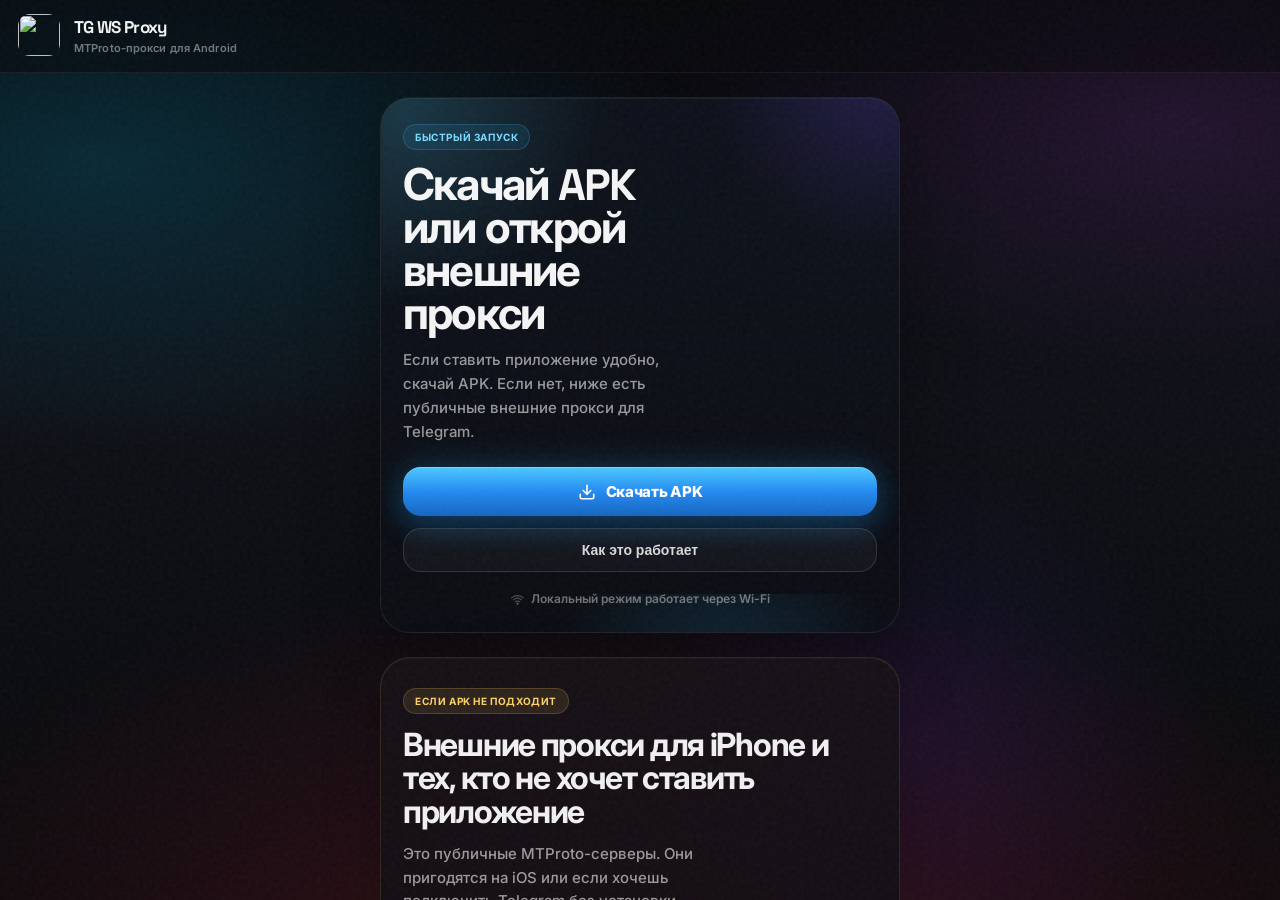
==== docs/index.html @ 30de376a "Update onboarding, proxy lists, and assets" ====
<!DOCTYPE html>
<html lang="ru">
<head>
  <meta charset="UTF-8" />
  <meta name="viewport" content="width=device-width, initial-scale=1, viewport-fit=cover" />
  <title>TG WS Proxy</title>
  <script src="https://telegram.org/js/telegram-web-app.js"></script>
  <style>
    @import url('https://fonts.googleapis.com/css2?family=Inter:wght@400;500;600;700;800&family=Space+Grotesk:wght@500;700&display=swap');

    :root {
      --bg: #08090c;
      --panel: rgba(18, 18, 24, 0.82);
      --panel-strong: rgba(14, 15, 20, 0.94);
      --line: rgba(255, 255, 255, 0.08);
      --line-strong: rgba(255, 255, 255, 0.14);
      --text: rgba(255, 255, 255, 0.96);
      --muted: rgba(255, 255, 255, 0.58);
      --soft: rgba(255, 255, 255, 0.3);
      --blue: #4fc3f7;
      --blue-deep: #229ed9;
      --green: #5fffd4;
      --amber: #ffd166;
      --purple: #c084fc;
      --red: #ff7a7a;
      --radius-xl: 28px;
      --radius-lg: 22px;
      --radius-md: 18px;
      --shadow: 0 24px 80px rgba(0, 0, 0, 0.36);
    }

    * { box-sizing: border-box; margin: 0; padding: 0; }

    html, body { min-height: 100%; }

    body {
      height: 100dvh;
      min-height: 100dvh;
      font-family: 'Inter', system-ui, sans-serif;
      -webkit-font-smoothing: antialiased;
      color-scheme: dark;
      background: var(--bg);
      color: var(--text);
      display: flex;
      flex-direction: column;
      position: relative;
      overflow-x: hidden;
    }

    body::before {
      content: '';
      position: fixed;
      inset: 0;
      z-index: 0;
      pointer-events: none;
      background:
        radial-gradient(ellipse 115% 78% at 50% 108%, rgba(255, 80, 40, 0.24) 0%, rgba(180, 30, 60, 0.14) 26%, transparent 58%),
        radial-gradient(ellipse 88% 62% at 8% 18%, rgba(0, 200, 255, 0.16) 0%, transparent 52%),
        radial-gradient(ellipse 76% 54% at 92% 14%, rgba(200, 80, 255, 0.13) 0%, transparent 52%),
        radial-gradient(circle at 72% 82%, rgba(80, 40, 220, 0.12) 0%, transparent 24%),
        linear-gradient(180deg, #06070a 0%, #0d0f15 44%, #07080a 100%);
    }

    body::after {
      content: '';
      position: fixed;
      inset: 0;
      z-index: 9998;
      pointer-events: none;
      opacity: 0.045;
      background-image: url("data:image/svg+xml,%3Csvg viewBox='0 0 256 256' xmlns='http://www.w3.org/2000/svg'%3E%3Cfilter id='n'%3E%3CfeTurbulence type='fractalNoise' baseFrequency='0.85' numOctaves='4' stitchTiles='stitch'/%3E%3C/filter%3E%3Crect width='100%25' height='100%25' filter='url(%23n)'/%3E%3C/svg%3E");
    }

    body > * { position: relative; z-index: 1; }

    .header {
      padding: max(14px, env(safe-area-inset-top)) 18px 16px;
      display: flex;
      align-items: center;
      gap: 14px;
      background: rgba(10, 10, 14, 0.56);
      backdrop-filter: blur(20px) saturate(1.2);
      -webkit-backdrop-filter: blur(20px) saturate(1.2);
      border-bottom: 1px solid rgba(255, 255, 255, 0.06);
      flex-shrink: 0;
    }

    .hicon img {
      width: 42px;
      height: 42px;
      display: block;
      object-fit: contain;
      border-radius: 12px;
    }

    .htitle {
      font-family: 'Space Grotesk', 'Inter', sans-serif;
      font-size: 17px;
      font-weight: 700;
      letter-spacing: -0.04em;
    }

    .hsub {
      font-size: 11px;
      font-weight: 600;
      color: rgba(255, 255, 255, 0.44);
      margin-top: 3px;
      letter-spacing: 0.01em;
    }

    .header-right { margin-left: auto; }

    .header-back {
      display: none;
      align-items: center;
      gap: 7px;
      background: rgba(255, 255, 255, 0.04);
      border: 1px solid rgba(255, 255, 255, 0.08);
      color: rgba(255, 255, 255, 0.72);
      border-radius: 14px;
      padding: 11px 13px;
      font-size: 13px;
      font-weight: 700;
      cursor: pointer;
    }

    .header-back svg {
      width: 16px;
      height: 16px;
      stroke: currentColor;
      fill: none;
      stroke-width: 2.2;
      stroke-linecap: round;
      stroke-linejoin: round;
    }

    .page {
      display: none;
      flex: 1;
      min-height: 0;
      flex-direction: column;
      overflow: hidden;
    }

    .page.active { display: flex; }

    .scroll {
      flex: 1;
      overflow-y: auto;
      -webkit-overflow-scrolling: touch;
      min-height: 0;
    }

    .content {
      width: min(100%, 560px);
      margin: 0 auto;
      padding: 32px 16px max(56px, env(safe-area-inset-bottom));
      display: flex;
      flex-direction: column;
      gap: 84px;
    }

    .content.content-flow {
      gap: 36px;
      padding-top: 24px;
      padding-bottom: 24px;
    }

    #page-proxies .content {
      gap: 28px;
    }

    .docs-screen {
      display: none;
      flex: 1;
      min-height: 0;
      flex-direction: column;
    }

    .docs-screen.is-active {
      display: flex;
    }

    .docs-onboarding {
      position: relative;
      flex: 1;
      min-height: 0;
      background: #000;
      overflow: hidden;
    }

    #screen-start.is-active .docs-onboarding {
      animation: onb-screen-enter 0.38s cubic-bezier(0.22, 1, 0.36, 1) both;
    }

    @keyframes onb-screen-enter {
      from {
        opacity: 0;
        transform: translateY(18px);
      }
      to {
        opacity: 1;
        transform: translateY(0);
      }
    }

    #onb-gradient-layer {
      position: absolute;
      inset: 0;
      pointer-events: none;
    }

    #onb-grad-a, #onb-grad-b {
      position: absolute;
      inset: 0;
      transition: opacity 0.65s ease;
    }

    #onb-grad-b { opacity: 0; }

    #onb-visual {
      position: absolute;
      left: 0; right: 0;
      top: 0;
      bottom: calc(env(safe-area-inset-bottom, 0px) + 260px);
      display: flex;
      align-items: center;
      justify-content: center;
      pointer-events: none;
      transition: opacity 0.25s ease;
      padding: 0 24px;
    }

    .onb-ui { display: flex; flex-direction: column; gap: 8px; width: 100%; max-width: 300px; }
    .onb-ui-card {
      background: rgba(255,255,255,0.05);
      border: 1px solid rgba(255,255,255,0.08);
      border-radius: 18px; padding: 14px 16px;
      display: flex; align-items: center; gap: 12px;
    }
    .onb-ui-row {
      background: rgba(255,255,255,0.04);
      border: 1px solid rgba(255,255,255,0.07);
      border-radius: 13px; padding: 11px 13px;
      display: flex; align-items: center; gap: 10px;
    }
    .onb-ui-dot { width: 11px; height: 11px; border-radius: 50%; flex-shrink: 0; }
    .onb-ui-toggle {
      width: 50px; height: 28px; border-radius: 14px; position: relative; flex-shrink: 0; overflow: hidden;
    }
    .onb-ui-thumb {
      position: absolute; width: 22px; height: 22px; background: #fff; border-radius: 50%;
      top: 50%; transform: translateY(-50%);
      box-shadow: 0 1px 4px rgba(0,0,0,0.35);
    }
    .onb-ui-label { font-size: 13px; font-weight: 700; color: rgba(255,255,255,0.88); }
    .onb-ui-sub { font-size: 11px; font-weight: 500; margin-top: 2px; }

    #onb-text-wrap {
      position: absolute;
      left: 0; right: 0;
      bottom: calc(env(safe-area-inset-bottom, 0px) + 108px);
      padding: 0 28px;
      display: flex;
      flex-direction: column;
      justify-content: flex-end;
      gap: 10px;
    }

    #onb-curr-text {
      font-size: 36px;
      font-weight: 800;
      letter-spacing: -0.03em;
      line-height: 1.18;
      color: #fff;
      transition: opacity 0.25s ease;
    }

    .onb-inline-icon {
      display: inline-block;
      width: 28px;
      height: 28px;
      vertical-align: middle;
      position: relative;
      top: -2px;
      margin: 0 3px;
      fill: none;
      stroke: currentColor;
      stroke-width: 1.75;
      stroke-linecap: round;
      stroke-linejoin: round;
      flex-shrink: 0;
    }

    #onb-footer {
      position: absolute;
      bottom: calc(env(safe-area-inset-bottom, 0px) + 22px);
      left: 28px;
      right: 28px;
    }

    #onb-next-btn {
      width: 100%;
      padding: 18px 24px;
      border-radius: 999px;
      border: 1px solid rgba(255,255,255,0.16);
      background: rgba(255,255,255,0.1);
      color: #fff;
      font-size: 17px;
      font-weight: 700;
      letter-spacing: -0.01em;
      cursor: pointer;
      display: flex;
      align-items: center;
      justify-content: center;
      gap: 10px;
      -webkit-tap-highlight-color: transparent;
    }

    #onb-next-btn:active { background: rgba(255,255,255,0.18); }
    #onb-next-btn svg { width: 20px; height: 20px; stroke: currentColor; fill: none; stroke-width: 2.2; stroke-linecap: round; stroke-linejoin: round; }

    .glass-card {
      background: var(--panel);
      border: 1px solid var(--line);
      border-radius: var(--radius-xl);
      box-shadow: var(--shadow);
      backdrop-filter: blur(20px) saturate(1.12);
      -webkit-backdrop-filter: blur(20px) saturate(1.12);
    }

    .hero-shell {
      position: relative;
      padding: 18px 0 10px;
    }

    .hero-shell::before {
      content: '';
      position: absolute;
      inset: -12% -8% auto;
      height: 320px;
      pointer-events: none;
      background:
        radial-gradient(circle at 12% 18%, rgba(79, 195, 247, 0.16) 0%, transparent 28%),
        radial-gradient(circle at 88% 18%, rgba(109, 165, 255, 0.12) 0%, transparent 24%),
        linear-gradient(180deg, rgba(255, 255, 255, 0.03), transparent 58%);
      filter: blur(10px);
    }

    .hero-shell > * { position: relative; z-index: 1; }

    .eyebrow {
      display: inline-flex;
      align-items: center;
      gap: 8px;
      padding: 6px 12px;
      border-radius: 999px;
      border: 1px solid rgba(79, 195, 247, 0.25);
      background: rgba(34, 158, 217, 0.12);
      color: var(--blue);
      font-size: 11px;
      font-weight: 800;
      letter-spacing: 0.07em;
      text-transform: uppercase;
    }

    .eyebrow svg {
      width: 12px;
      height: 12px;
      fill: currentColor;
      flex-shrink: 0;
    }

    .hero-title {
      margin-top: 18px;
      font-family: 'Space Grotesk', 'Inter', sans-serif;
      font-size: clamp(34px, 9vw, 52px);
      line-height: 0.98;
      font-weight: 700;
      letter-spacing: -0.06em;
      max-width: 9ch;
    }

    .hero-title span {
      background: linear-gradient(180deg, #9dd8ff 0%, #6bbcff 48%, #3da3f5 100%);
      -webkit-background-clip: text;
      -webkit-text-fill-color: transparent;
      background-clip: text;
    }

    .hero-sub {
      margin-top: 14px;
      max-width: 32ch;
      font-size: 15px;
      line-height: 1.58;
      color: var(--muted);
      font-weight: 500;
    }

    .hero-points {
      margin-top: 24px;
      display: grid;
      grid-template-columns: repeat(2, minmax(0, 1fr));
      gap: 10px;
      align-items: start;
    }

    .hero-point {
      display: flex;
      align-items: center;
      gap: 8px;
      padding: 11px 14px;
      border-radius: 16px;
      border: 1px solid rgba(255, 255, 255, 0.08);
      background: rgba(255, 255, 255, 0.04);
      color: rgba(255, 255, 255, 0.82);
      font-size: 13px;
      font-weight: 700;
      letter-spacing: -0.02em;
      min-height: 46px;
    }

    .hero-point svg {
      width: 15px;
      height: 15px;
      stroke: rgba(95, 255, 212, 0.92);
      stroke-width: 2.2;
      flex-shrink: 0;
    }

    .device-card {
      margin-top: 28px;
      padding: 16px;
      border-radius: 24px;
      background:
        linear-gradient(165deg, rgba(13, 20, 38, 0.96) 0%, rgba(8, 13, 24, 0.96) 100%);
      border: 1px solid rgba(100, 180, 255, 0.16);
      box-shadow:
        inset 0 1px 0 rgba(255, 255, 255, 0.06),
        0 0 48px rgba(34, 158, 217, 0.12);
      overflow: hidden;
    }

    .device-top {
      display: flex;
      align-items: center;
      justify-content: space-between;
      margin-bottom: 12px;
    }

    .device-pill {
      display: inline-flex;
      align-items: center;
      gap: 7px;
      padding: 7px 11px;
      border-radius: 999px;
      background: rgba(255, 255, 255, 0.05);
      border: 1px solid rgba(255, 255, 255, 0.08);
      font-size: 11px;
      font-weight: 700;
      color: rgba(255, 255, 255, 0.78);
    }

    .device-pill .dot {
      width: 7px;
      height: 7px;
      border-radius: 50%;
      background: var(--green);
      box-shadow: 0 0 14px rgba(95, 255, 212, 0.7);
    }

    .device-ui {
      display: grid;
      gap: 10px;
    }

    .device-status,
    .device-row {
      border-radius: 18px;
      padding: 14px 15px;
      border: 1px solid rgba(255, 255, 255, 0.08);
      background: rgba(255, 255, 255, 0.04);
    }

    .device-status {
      display: flex;
      align-items: center;
      gap: 12px;
      background: rgba(10, 50, 28, 0.56);
      border-color: rgba(95, 255, 212, 0.2);
      box-shadow: 0 0 34px rgba(20, 170, 120, 0.08);
    }

    .status-ring {
      width: 36px;
      height: 36px;
      border-radius: 50%;
      display: flex;
      align-items: center;
      justify-content: center;
      background: rgba(0, 80, 58, 0.8);
      border: 1px solid rgba(95, 255, 212, 0.22);
      flex-shrink: 0;
    }

    .status-ring::before {
      content: '';
      width: 10px;
      height: 10px;
      border-radius: 50%;
      background: var(--green);
      box-shadow: 0 0 14px rgba(95, 255, 212, 0.75);
      animation: pulse 2s ease-in-out infinite;
    }

    @keyframes pulse {
      0%, 100% { opacity: 1; transform: scale(1); }
      50% { opacity: 0.68; transform: scale(0.88); }
    }

    .device-status strong,
    .device-row strong {
      display: block;
      font-size: 14px;
      font-weight: 700;
      letter-spacing: -0.02em;
    }

    .device-status span,
    .device-row span {
      display: block;
      margin-top: 3px;
      font-size: 12px;
      color: rgba(255, 255, 255, 0.48);
      font-weight: 500;
      line-height: 1.4;
    }

    .device-grid {
      display: grid;
      grid-template-columns: repeat(2, minmax(0, 1fr));
      gap: 10px;
    }

    .feature-grid {
      display: grid;
      gap: 14px;
    }

    .feature-section-title {
      font-family: 'Space Grotesk', 'Inter', sans-serif;
      font-size: 28px;
      line-height: 1.02;
      font-weight: 700;
      letter-spacing: -0.04em;
      color: rgba(255, 255, 255, 0.96);
      margin-bottom: 8px;
    }

    .feature-section-sub {
      max-width: 36ch;
      font-size: 14px;
      line-height: 1.6;
      color: var(--muted);
      font-weight: 500;
      margin-bottom: 18px;
    }

    .glass-card {
      padding: 18px;
    }

    .feature-card {
      display: flex;
      gap: 14px;
      align-items: flex-start;
    }

    .feature-icon {
      width: 44px;
      height: 44px;
      border-radius: 14px;
      display: flex;
      align-items: center;
      justify-content: center;
      flex-shrink: 0;
      border: 1px solid rgba(255, 255, 255, 0.08);
    }

    .feature-icon svg {
      width: 20px;
      height: 20px;
      stroke: currentColor;
      fill: none;
      stroke-width: 2.1;
      stroke-linecap: round;
      stroke-linejoin: round;
    }

    .feature-card h3,
    .compare-card h3,
    .cta-panel h2,
    .proxy-intro h2 {
      font-family: 'Space Grotesk', 'Inter', sans-serif;
      letter-spacing: -0.04em;
    }

    .feature-card h3 {
      font-size: 16px;
      font-weight: 700;
      margin-bottom: 5px;
      color: rgba(255, 255, 255, 0.95);
    }

    .feature-card p,
    .compare-card p,
    .proxy-intro p {
      font-size: 13px;
      line-height: 1.55;
      color: var(--muted);
      font-weight: 500;
    }

    .compare-grid {
      display: grid;
      gap: 14px;
    }

    .compare-card {
      padding: 18px;
      border-radius: 24px;
      border: 1px solid var(--line);
      background: rgba(255, 255, 255, 0.04);
    }

    .compare-card h3 {
      font-size: 18px;
      margin-bottom: 8px;
      font-weight: 700;
    }

    .compare-badge {
      display: inline-flex;
      align-items: center;
      gap: 7px;
      margin-top: 14px;
      padding: 7px 11px;
      border-radius: 999px;
      font-size: 11px;
      font-weight: 800;
      letter-spacing: 0.05em;
      text-transform: uppercase;
    }

    .compare-card > .compare-badge:first-child {
      margin-top: 0;
      margin-bottom: 16px;
    }

    .compare-badge.good {
      background: rgba(95, 255, 212, 0.1);
      border: 1px solid rgba(95, 255, 212, 0.18);
      color: var(--green);
    }

    .compare-badge.warn {
      background: rgba(255, 209, 102, 0.1);
      border: 1px solid rgba(255, 209, 102, 0.18);
      color: var(--amber);
    }

    .compare-actions {
      margin-top: 16px;
      display: flex;
      flex-wrap: wrap;
      gap: 10px;
      align-items: center;
    }

    .compare-download {
      display: inline-flex;
      align-items: center;
      justify-content: center;
      gap: 8px;
      min-height: 42px;
      padding: 0 16px;
      border-radius: 999px;
      text-decoration: none;
      background: linear-gradient(180deg, #2db7f2 0%, #1565c0 100%);
      color: #fff;
      font-size: 13px;
      font-weight: 800;
      letter-spacing: -0.02em;
      box-shadow: 0 0 24px rgba(34, 158, 217, 0.22), inset 0 1px 0 rgba(255, 255, 255, 0.18);
    }

    .compare-download svg {
      width: 16px;
      height: 16px;
      stroke: currentColor;
      fill: none;
      stroke-width: 2.2;
      stroke-linecap: round;
      stroke-linejoin: round;
      flex-shrink: 0;
    }

    .compare-download:active {
      opacity: 0.9;
      transform: scale(0.985);
    }

    .compare-open {
      display: inline-flex;
      align-items: center;
      justify-content: center;
      gap: 8px;
      min-height: 42px;
      padding: 0 16px;
      border-radius: 999px;
      border: 1px solid rgba(255, 255, 255, 0.1);
      background: rgba(255, 255, 255, 0.04);
      color: rgba(255, 255, 255, 0.82);
      font-size: 13px;
      font-weight: 800;
      letter-spacing: -0.02em;
      cursor: pointer;
    }

    .compare-open svg {
      width: 16px;
      height: 16px;
      stroke: currentColor;
      fill: none;
      stroke-width: 2.2;
      stroke-linecap: round;
      stroke-linejoin: round;
      flex-shrink: 0;
    }

    .compare-open:active {
      opacity: 0.9;
      transform: scale(0.985);
    }

    .cta-stack {
      display: grid;
      gap: 24px;
    }

    .cta-panel,
    .alt-panel {
      position: relative;
      overflow: hidden;
      padding: 26px 22px 24px;
      border-radius: 30px;
      border: 1px solid rgba(255, 255, 255, 0.08);
      backdrop-filter: blur(20px) saturate(1.12);
      -webkit-backdrop-filter: blur(20px) saturate(1.12);
    }

    .cta-panel {
      background:
        linear-gradient(180deg, rgba(14,18,28,0.92) 0%, rgba(10,12,18,0.9) 100%);
      box-shadow:
        0 28px 70px rgba(0,0,0,0.36),
        inset 0 1px 0 rgba(255,255,255,0.06);
    }

    .cta-panel::before {
      content: '';
      position: absolute;
      inset: -8% -10% auto;
      height: 240px;
      background:
        radial-gradient(circle at 12% 24%, rgba(80, 220, 255, 0.18) 0%, transparent 34%),
        radial-gradient(circle at 88% 12%, rgba(110, 80, 255, 0.18) 0%, transparent 28%);
      pointer-events: none;
    }

    .cta-panel::after {
      content: '';
      position: absolute;
      inset: auto -14% -34% 18%;
      height: 220px;
      background: radial-gradient(circle, rgba(34,158,217,0.22) 0%, transparent 66%);
      pointer-events: none;
    }

    .cta-panel > * {
      position: relative;
      z-index: 1;
    }

    .cta-kicker,
    .secondary-access-kicker {
      display: inline-flex;
      align-items: center;
      gap: 8px;
      width: fit-content;
      padding: 6px 11px;
      border-radius: 999px;
      font-size: 10px;
      font-weight: 700;
      letter-spacing: 0.06em;
      text-transform: uppercase;
    }

    .cta-kicker {
      color: #7edcff;
      background: rgba(34,158,217,0.12);
      border: 1px solid rgba(79,195,247,0.2);
    }

    .cta-panel h2 {
      margin-top: 14px;
      font-size: clamp(32px, 7vw, 44px);
      line-height: 0.98;
      font-weight: 700;
      margin-bottom: 12px;
      max-width: 9.5ch;
    }

    .cta-panel p {
      font-size: 15px;
      line-height: 1.58;
      color: var(--muted);
      font-weight: 500;
      max-width: 26ch;
    }

    .cta-actions {
      margin-top: 24px;
      display: grid;
      gap: 10px;
    }

    .cta-secondary {
      margin-top: 12px;
    }

    .alt-panel {
      display: grid;
      gap: 22px;
      padding-top: 30px;
      background:
        linear-gradient(180deg, rgba(22,16,22,0.9) 0%, rgba(14,12,18,0.92) 100%);
      border-color: rgba(255, 214, 102, 0.12);
      box-shadow:
        0 24px 56px rgba(0,0,0,0.28),
        inset 0 1px 0 rgba(255,255,255,0.04);
    }

    .alt-panel::before {
      content: '';
      position: absolute;
      inset: auto -20% -26% auto;
      width: 220px;
      height: 220px;
      background: radial-gradient(circle, rgba(255,120,80,0.14) 0%, transparent 70%);
      pointer-events: none;
    }

    .alt-panel > * {
      position: relative;
      z-index: 1;
    }

    .secondary-access-head {
      display: grid;
      gap: 14px;
    }

    .secondary-access-kicker {
      color: #ffd166;
      background: rgba(255,209,102,0.1);
      border: 1px solid rgba(255,209,102,0.18);
    }

    .secondary-access-title {
      font-size: clamp(24px, 5vw, 32px);
      font-weight: 700;
      color: rgba(255, 255, 255, 0.94);
      letter-spacing: -0.04em;
      line-height: 1.04;
    }

    .secondary-access-text {
      font-size: 15px;
      line-height: 1.58;
      color: var(--muted);
      font-weight: 500;
      max-width: 29ch;
    }

    .secondary-access-tags {
      display: flex;
      flex-wrap: wrap;
      gap: 8px;
    }

    .secondary-access-tag {
      padding: 8px 12px;
      border-radius: 999px;
      background: rgba(255, 255, 255, 0.04);
      border: 1px solid rgba(255, 255, 255, 0.08);
      color: rgba(255, 255, 255, 0.7);
      font-size: 12px;
      font-weight: 700;
      letter-spacing: -0.01em;
    }

    .btn-download,
    .btn-secondary,
    .btn-ghost,
    .refresh-btn {
      width: 100%;
      display: flex;
      align-items: center;
      justify-content: center;
      gap: 10px;
      text-decoration: none;
      cursor: pointer;
      transition: transform 0.15s ease, opacity 0.15s ease, background 0.15s ease;
      -webkit-tap-highlight-color: transparent;
    }

    .btn-download {
      min-height: 0;
      padding: 15px 16px;
      border-radius: 18px;
      border: none;
      background:
        linear-gradient(180deg, #4cc8ff 0%, #2289f0 52%, #1565c0 100%);
      color: #fff;
      font-size: 15px;
      font-weight: 800;
      letter-spacing: -0.02em;
      box-shadow:
        0 0 34px rgba(34, 158, 217, 0.28),
        0 12px 28px rgba(21, 101, 192, 0.26),
        inset 0 1px 0 rgba(255, 255, 255, 0.24);
    }

    .btn-secondary,
    .btn-ghost,
    .refresh-btn {
      padding: 13px 15px;
      border-radius: 18px;
      border: 1px solid rgba(255, 255, 255, 0.12);
      background: linear-gradient(180deg, rgba(255,255,255,0.05) 0%, rgba(255,255,255,0.03) 100%);
      color: rgba(255, 255, 255, 0.84);
      font-size: 14px;
      font-weight: 700;
    }

    .btn-download:active,
    .btn-secondary:active,
    .btn-ghost:active,
    .refresh-btn:active {
      opacity: 0.9;
      transform: scale(0.985);
    }

    .btn-download svg,
    .btn-secondary svg,
    .btn-ghost svg,
    .refresh-btn svg {
      width: 18px;
      height: 18px;
      stroke: currentColor;
      fill: none;
      stroke-width: 2.2;
      stroke-linecap: round;
      stroke-linejoin: round;
      flex-shrink: 0;
    }

    .hero-actions {
      margin-top: 24px;
      display: block;
    }

    .btn-ghost {
      width: 100%;
      background: linear-gradient(180deg, #2db7f2 0%, #1565c0 100%);
      color: #fff;
      border-color: transparent;
      box-shadow: 0 0 28px rgba(34, 158, 217, 0.24), inset 0 1px 0 rgba(255, 255, 255, 0.18);
    }

    .download-hint,
    .wifi-note,
    .proxy-hint {
      text-align: center;
      font-size: 12px;
      line-height: 1.5;
      color: rgba(255, 255, 255, 0.32);
      font-weight: 600;
    }

    .download-hint {
      margin-top: 14px;
    }

    .wifi-note {
      display: flex;
      align-items: center;
      justify-content: center;
      gap: 7px;
      margin-top: 18px;
      color: rgba(255,255,255,0.42);
    }

    .wifi-note svg {
      width: 13px;
      height: 13px;
      opacity: 0.65;
      stroke: currentColor;
      fill: none;
      stroke-width: 2.3;
      stroke-linecap: round;
      stroke-linejoin: round;
      flex-shrink: 0;
    }

    .proxy-intro h2 {
      margin-top: 14px;
      font-size: 28px;
      font-weight: 700;
      line-height: 1.1;
      margin-bottom: 12px;
      max-width: 14ch;
    }

    .proxy-list {
      display: flex;
      flex-direction: column;
      gap: 8px;
    }

    .proxy-list-spacer {
      width: 100%;
      flex: 0 0 auto;
      pointer-events: none;
    }

    .proxy-item {
      display: flex;
      align-items: center;
      gap: 12px;
      padding: 13px 14px;
      background: rgba(255, 255, 255, 0.04);
      border: 1px solid rgba(255, 255, 255, 0.07);
      border-radius: 18px;
      text-decoration: none;
      color: inherit;
    }

    .proxy-item:active {
      background: rgba(255, 255, 255, 0.08);
      transform: scale(0.995);
    }

    .proxy-flag {
      font-size: 22px;
      flex-shrink: 0;
      line-height: 1;
    }

    .proxy-info {
      flex: 1;
      min-width: 0;
    }

    .proxy-server {
      font-size: 13px;
      font-weight: 700;
      color: rgba(255, 255, 255, 0.94);
      white-space: nowrap;
      overflow: hidden;
      text-overflow: ellipsis;
      letter-spacing: -0.02em;
    }

    .proxy-meta {
      font-size: 11px;
      font-weight: 500;
      color: rgba(255, 255, 255, 0.38);
      margin-top: 3px;
    }

    .proxy-ping {
      font-size: 11px;
      font-weight: 800;
      flex-shrink: 0;
      min-width: 44px;
      text-align: right;
      color: rgba(255, 255, 255, 0.28);
    }

    .proxy-ping.fast { color: var(--green); }
    .proxy-ping.ok { color: var(--amber); }
    .proxy-ping.slow { color: rgba(255, 100, 80, 0.9); }
    .proxy-ping.dead { color: rgba(255, 255, 255, 0.18); }

    .proxy-qr-btn {
      width: 34px;
      height: 34px;
      display: flex;
      align-items: center;
      justify-content: center;
      flex-shrink: 0;
      border: 1px solid rgba(255, 255, 255, 0.08);
      border-radius: 12px;
      background: rgba(255, 255, 255, 0.04);
      color: rgba(255, 255, 255, 0.62);
      cursor: pointer;
      transition: transform 0.15s ease, background 0.15s ease, color 0.15s ease;
    }

    .proxy-qr-btn:active {
      transform: scale(0.97);
      background: rgba(255, 255, 255, 0.08);
    }

    .proxy-qr-btn svg {
      width: 17px;
      height: 17px;
      stroke: currentColor;
      fill: none;
      stroke-width: 2;
      stroke-linecap: round;
      stroke-linejoin: round;
    }

    .proxy-arrow {
      font-size: 18px;
      color: rgba(255, 255, 255, 0.24);
      flex-shrink: 0;
    }

    .proxy-status {
      padding: 32px 18px;
      text-align: center;
      font-size: 13px;
      font-weight: 500;
      color: rgba(255, 255, 255, 0.38);
    }

    .qr-frame {
      display: flex;
      align-items: center;
      justify-content: center;
      width: fit-content;
      height: fit-content;
      margin: 0 auto;
      padding: 16px;
      border-radius: 24px;
      border: 1px solid rgba(255,255,255,0.12);
      background: #f4f6fa;
      box-shadow:
        0 0 40px rgba(0,200,255,0.15),
        0 12px 40px rgba(0,0,0,0.45),
        inset 0 1px 0 rgba(255,255,255,1);
      overflow: hidden;
    }

    .qr-svg-host {
      display: none;
      width: 176px;
      height: 176px;
      line-height: 0;
      border-radius: 12px;
      overflow: hidden;
    }

    .qr-svg-host.visible { display: block; }

    .qr-svg-host svg {
      display: block;
      width: 176px;
      height: 176px;
      border-radius: 12px;
    }

    .qr-placeholder {
      font-size: 11px;
      font-weight: 600;
      color: rgba(40,45,55,0.65);
      text-align: center;
      line-height: 1.35;
      padding: 0 12px;
    }

    .qr-placeholder.hidden {
      display: none !important;
      visibility: hidden;
      height: 0;
      padding: 0;
      overflow: hidden;
    }

    .qr-modal {
      position: fixed;
      inset: 0;
      z-index: 10020;
      display: flex;
      align-items: flex-end;
      justify-content: center;
      pointer-events: none;
      opacity: 0;
      transition: opacity 0.22s ease;
    }

    .qr-modal.is-open {
      opacity: 1;
      pointer-events: auto;
    }

    .qr-modal-backdrop {
      position: absolute;
      inset: 0;
      background: rgba(4, 6, 10, 0.72);
      opacity: 0;
      transition: opacity 0.22s ease;
    }

    .qr-modal.is-open .qr-modal-backdrop { opacity: 1; }

    .qr-modal-panel {
      position: relative;
      width: min(100%, 560px);
      margin: 0 12px 12px;
      padding: 18px 18px 22px;
      border-radius: 28px;
      border: 1px solid rgba(255,255,255,0.1);
      background: rgba(14, 15, 20, 0.96);
      box-shadow: 0 24px 60px rgba(0,0,0,0.45);
      transform: translateY(24px) scale(0.98);
      opacity: 0;
      transition: transform 0.26s cubic-bezier(0.22, 1, 0.36, 1), opacity 0.22s ease;
    }

    .qr-modal.is-open .qr-modal-panel {
      transform: translateY(0) scale(1);
      opacity: 1;
    }

    .qr-modal-header {
      display: grid;
      grid-template-columns: 40px 1fr 40px;
      align-items: center;
      margin-bottom: 18px;
    }

    .qr-modal-header-spacer {
      width: 40px;
      height: 40px;
    }

    .qr-modal-title {
      font-family: 'Space Grotesk', 'Inter', sans-serif;
      font-size: 18px;
      font-weight: 700;
      letter-spacing: -0.03em;
      text-align: center;
      color: rgba(255,255,255,0.95);
    }

    .qr-modal-close {
      width: 40px;
      height: 40px;
      border: none;
      border-radius: 12px;
      background: rgba(255,255,255,0.06);
      color: rgba(255,255,255,0.82);
      font-size: 24px;
      line-height: 1;
      cursor: pointer;
    }

    .qr-modal-body {
      display: flex;
      flex-direction: column;
      gap: 14px;
    }

    .qr-modal-copy {
      width: 100%;
      min-height: 48px;
      display: flex;
      align-items: center;
      justify-content: center;
      border: none;
      border-radius: 16px;
      background: linear-gradient(180deg, #4cc8ff 0%, #2289f0 52%, #1565c0 100%);
      color: #fff;
      font-size: 14px;
      font-weight: 800;
      letter-spacing: -0.02em;
      cursor: pointer;
      box-shadow:
        0 0 28px rgba(34, 158, 217, 0.24),
        0 10px 24px rgba(21, 101, 192, 0.22),
        inset 0 1px 0 rgba(255, 255, 255, 0.24);
      transition: transform 0.15s ease, opacity 0.15s ease;
    }

    .qr-modal-copy:active {
      transform: scale(0.985);
      opacity: 0.92;
    }

    .qr-modal-link {
      text-align: center;
      font-size: 12px;
      line-height: 1.5;
      color: rgba(255,255,255,0.48);
      word-break: break-all;
    }

    .refresh-btn:disabled {
      opacity: 0.4;
      pointer-events: none;
    }

    @media (min-width: 640px) {
      .content { padding-left: 20px; padding-right: 20px; }
      .feature-grid,
      .compare-grid { grid-template-columns: repeat(2, minmax(0, 1fr)); }
    }

    @media (max-width: 420px) {
      .device-grid { grid-template-columns: 1fr; }
      .hero-title { max-width: none; }
      .cta-panel h2,
      .proxy-intro h2 { max-width: none; }
    }
  </style>
</head>
<body>
  <div class="header">
    <div class="hicon">
      <img src="https://raw.githubusercontent.com/rafael-mansurov/tg-ws-proxy-android/main/icon.png" alt="" />
    </div>
    <div>
      <div class="htitle">TG WS Proxy</div>
      <div class="hsub">MTProto-прокси для Android</div>
    </div>
    <div class="header-right">
      <button class="header-back" id="back-btn" onclick="showPage('main')">
        <svg viewBox="0 0 24 24"><path d="M19 12H5"/><path d="m12 19-7-7 7-7"/></svg>
        Назад
      </button>
    </div>
  </div>

  <div class="page active" id="page-main">
    <div class="docs-screen" id="screen-start">
      <div class="docs-onboarding">
        <div id="onb-gradient-layer">
          <div id="onb-grad-a"></div>
          <div id="onb-grad-b"></div>
        </div>
        <div id="onb-visual"></div>
        <div id="onb-text-wrap">
          <div id="onb-curr-text"></div>
        </div>
        <div id="onb-footer">
          <button type="button" id="onb-next-btn" onclick="onboardingNext()">Далее</button>
        </div>
      </div>
    </div>

    <div class="docs-screen is-active" id="screen-landing">
      <div class="scroll">
        <div class="content content-flow">
          <section class="cta-stack">
            <div class="cta-panel">
              <div class="cta-kicker">Быстрый запуск</div>
              <h2>Скачай APK или открой внешние прокси</h2>
              <p>Если ставить приложение удобно, скачай APK. Если нет, ниже есть публичные внешние прокси для Telegram.</p>

              <div class="cta-actions">
                <a class="btn-download" href="https://github.com/rafael-mansurov/tg-ws-proxy-android/releases/download/latest-apk/tg-ws-proxy-debug.apk" target="_blank">
                  <svg viewBox="0 0 24 24"><path d="M21 15v4a2 2 0 0 1-2 2H5a2 2 0 0 1-2-2v-4"/><polyline points="7 10 12 15 17 10"/><line x1="12" y1="15" x2="12" y2="3"/></svg>
                  Скачать APK
                </a>
              </div>

              <div class="cta-secondary">
                <button class="btn-secondary" type="button" onclick="openOnboardingScreen()">
                  Как это работает
                </button>
              </div>

              <div class="wifi-note">
                <svg viewBox="0 0 24 24">
                  <path d="M5 12.55a11 11 0 0 1 14.08 0"/><path d="M1.42 9a16 16 0 0 1 21.16 0"/>
                  <path d="M8.53 16.11a6 6 0 0 1 6.95 0"/><circle cx="12" cy="20" r="1" fill="currentColor"/>
                </svg>
                Локальный режим работает через Wi-Fi
              </div>
            </div>

            <div class="alt-panel">
              <div class="secondary-access-head">
                <div class="secondary-access-kicker">Если APK не подходит</div>
                <div class="secondary-access-title">Внешние прокси для iPhone и тех, кто не хочет ставить приложение</div>
                <div class="secondary-access-text">Это публичные MTProto-серверы. Они пригодятся на iOS или если хочешь подключить Telegram без установки TG WS Proxy.</div>
                <div class="secondary-access-tags">
                  <div class="secondary-access-tag">iPhone / iPad</div>
                  <div class="secondary-access-tag">Без установки APK</div>
                </div>
              </div>
              <button class="btn-secondary" onclick="showPage('proxies')">
                <svg viewBox="0 0 24 24"><circle cx="12" cy="12" r="10"/><path d="M2 12h20M12 2a15.3 15.3 0 0 1 4 10 15.3 15.3 0 0 1-4 10 15.3 15.3 0 0 1-4-10 15.3 15.3 0 0 1 4-10z"/></svg>
                Открыть внешние прокси
              </button>
            </div>
          </section>
        </div>
      </div>
    </div>
  </div>

  <div class="page" id="page-proxies">
    <div class="scroll">
      <div class="content">
        <section class="proxy-intro">
          <div class="cta-kicker">Публичные серверы</div>
          <h2>Внешние MTProto-прокси</h2>
          <p>Выбери любой вариант из списка, и Telegram применит его автоматически.</p>
        </section>

        <div id="proxy-list" class="proxy-list">
          <div class="proxy-status">Загрузка…</div>
        </div>

        <button class="refresh-btn" id="refresh-btn" onclick="loadProxies()">
          <svg viewBox="0 0 24 24"><path d="M3 12a9 9 0 0 1 9-9 9.75 9.75 0 0 1 6.74 2.74L21 8"/><path d="M21 3v5h-5"/><path d="M21 12a9 9 0 0 1-9 9 9.75 9.75 0 0 1-6.74-2.74L3 16"/><path d="M8 16H3v5"/></svg>
          Обновить список
        </button>

        <div class="proxy-hint">Работают на Wi-Fi и мобильном интернете. Выбирай любой вариант и подключай Telegram в один тап.</div>
      </div>
    </div>
</div>

  <div id="qr-modal" class="qr-modal" aria-hidden="true">
    <div class="qr-modal-backdrop" onclick="closeQrModal()"></div>
    <div class="qr-modal-panel" role="dialog" aria-modal="true" aria-labelledby="qr-modal-title">
      <div class="qr-modal-header">
        <span class="qr-modal-header-spacer" aria-hidden="true"></span>
        <h2 class="qr-modal-title" id="qr-modal-title">QR для Telegram</h2>
        <button type="button" class="qr-modal-close" onclick="closeQrModal()" aria-label="Закрыть">×</button>
      </div>
      <div class="qr-modal-body">
        <div class="qr-frame">
          <div id="qr-modal-svg-host" class="qr-svg-host"></div>
          <div class="qr-placeholder" id="qr-modal-placeholder">Загрузка QR…</div>
        </div>
        <button type="button" class="qr-modal-copy" id="qr-modal-copy-btn" onclick="copyQrLink()">Скопировать ссылку</button>
        <div class="qr-modal-link" id="qr-modal-link"></div>
      </div>
    </div>
  </div>

<script src="https://cdn.jsdelivr.net/npm/lucide@latest/dist/umd/lucide.min.js"></script>
<script src="https://cdn.jsdelivr.net/npm/qrcode@1/build/qrcode.min.js"></script>
  <script>
    if (window.Telegram?.WebApp) {
      Telegram.WebApp.ready();
      Telegram.WebApp.expand();
    }

    if (window.lucide) {
      lucide.createIcons();
    }

    const _ONB_ICON = {
      lock:   `<svg class="onb-inline-icon" viewBox="0 0 24 24"><rect width="18" height="11" x="3" y="11" rx="2" ry="2"/><path d="M7 11V7a5 5 0 0 1 10 0v4"/></svg>`,
      server: `<svg class="onb-inline-icon" viewBox="0 0 24 24"><rect width="20" height="8" x="2" y="2" rx="2" ry="2"/><rect width="20" height="8" x="2" y="14" rx="2" ry="2"/><line x1="6" x2="6.01" y1="6" y2="6"/><line x1="6" x2="6.01" y1="18" y2="18"/></svg>`,
      check:  `<svg class="onb-inline-icon" viewBox="0 0 24 24"><path d="M22 11.08V12a10 10 0 1 1-5.93-9.14"/><polyline points="22 4 12 14.01 9 11.01"/></svg>`,
      shield: `<svg class="onb-inline-icon" viewBox="0 0 24 24"><path d="M12 22s8-4 8-10V5l-8-3-8 3v7c0 6 8 10 8 10z"/></svg>`,
      globe:  `<svg class="onb-inline-icon" viewBox="0 0 24 24"><circle cx="12" cy="12" r="10"/><line x1="2" y1="12" x2="22" y2="12"/><path d="M12 2a15.3 15.3 0 0 1 4 10 15.3 15.3 0 0 1-4 10 15.3 15.3 0 0 1-4-10 15.3 15.3 0 0 1 4-10z"/></svg>`,
      start:  `<svg viewBox="0 0 24 24" stroke-width="2" stroke-linecap="round" stroke-linejoin="round" fill="none" stroke="currentColor"><path d="M5 12h14"/><path d="m12 5 7 7-7 7"/></svg>`,
    };

    const _ONB_VISUAL = {
      block: `<div class="onb-ui">
        <div class="onb-ui-card" style="border-color:rgba(255,60,60,0.2);background:rgba(80,10,10,0.5)">
          <div class="onb-ui-dot" style="background:rgba(255,60,60,0.85);box-shadow:0 0 8px rgba(255,60,60,0.6)"></div>
          <div style="flex:1">
            <div class="onb-ui-label">Остановлен</div>
            <div class="onb-ui-sub" style="color:rgba(255,120,120,0.6)">Telegram недоступен</div>
          </div>
          <div class="onb-ui-toggle" style="background:rgba(255,255,255,0.08);border:1px solid rgba(255,255,255,0.1)">
            <div class="onb-ui-thumb" style="left:2px;box-shadow:0 1px 4px rgba(0,0,0,0.4)"></div>
          </div>
        </div>
        <div class="onb-ui-row" style="border-color:rgba(255,60,60,0.15)">
          <i data-lucide="ban" style="width:14px;height:14px;color:rgba(255,100,100,0.75);flex-shrink:0"></i>
          <div class="onb-ui-sub" style="color:rgba(255,140,140,0.7);font-size:12px;font-weight:600">Соединение заблокировано провайдером</div>
        </div>
        <div class="onb-ui-row" style="opacity:0.5">
          <i data-lucide="ban" style="width:14px;height:14px;color:rgba(255,100,100,0.75);flex-shrink:0"></i>
          <div class="onb-ui-sub" style="color:rgba(255,140,140,0.5);font-size:12px;font-weight:600">Нет доступа к серверам Telegram</div>
        </div>
      </div>`,
      server: `<div class="onb-ui">
        <div class="onb-ui-card" style="border-color:rgba(255,255,255,0.08);background:rgba(8,24,80,0.4)">
          <div class="onb-ui-dot" style="background:rgba(255,255,255,0.2)"></div>
          <div style="flex:1">
            <div class="onb-ui-label">Остановлен</div>
            <div class="onb-ui-sub" style="color:rgba(100,180,255,0.5)">Включите тумблер для запуска</div>
          </div>
          <div class="onb-ui-toggle" style="background:rgba(255,255,255,0.07);border:1px solid rgba(255,255,255,0.1)">
            <div class="onb-ui-thumb" style="left:3px"></div>
          </div>
        </div>
        <div style="display:flex;gap:8px">
          <div class="onb-ui-row" style="flex:1;flex-direction:column;align-items:flex-start;gap:2px;border-color:rgba(34,158,217,0.2)">
            <div class="onb-ui-sub" style="color:rgba(255,255,255,0.35);font-size:10px">Сервер</div>
            <div class="onb-ui-label" style="font-size:12px;color:rgba(100,180,255,0.85)">127.0.0.1</div>
          </div>
          <div class="onb-ui-row" style="flex-direction:column;align-items:flex-start;gap:2px;border-color:rgba(34,158,217,0.15)">
            <div class="onb-ui-sub" style="color:rgba(255,255,255,0.35);font-size:10px">Порт</div>
            <div class="onb-ui-label" style="font-size:12px;color:rgba(100,180,255,0.85)">1443</div>
          </div>
        </div>
        <div class="onb-ui-row" style="flex-direction:column;align-items:flex-start;gap:2px;border-color:rgba(34,158,217,0.12)">
          <div class="onb-ui-sub" style="color:rgba(255,255,255,0.35);font-size:10px">Secret</div>
          <div class="onb-ui-label" style="font-size:11px;letter-spacing:0.04em;color:rgba(100,180,255,0.5)">ee••••••••••••••••••••••••••••••</div>
        </div>
      </div>`,
      toggle: `<div class="onb-ui">
        <div class="onb-ui-card" style="border-color:rgba(34,200,80,0.3);background:rgba(8,50,20,0.55);box-shadow:0 0 30px rgba(34,200,80,0.08)">
          <div class="onb-ui-dot" style="background:rgba(34,220,90,0.9);box-shadow:0 0 10px rgba(34,220,90,0.7)"></div>
          <div style="flex:1">
            <div class="onb-ui-label">Работает</div>
            <div class="onb-ui-sub" style="color:rgba(80,220,110,0.65)">Telegram подключился</div>
          </div>
          <div class="onb-ui-toggle" style="background:#229ED9;box-shadow:0 0 14px rgba(34,158,217,0.45)">
            <div class="onb-ui-thumb" style="left:25px"></div>
          </div>
        </div>
        <div class="onb-ui-row" style="border-color:rgba(34,200,80,0.12);justify-content:space-between">
          <div class="onb-ui-sub" style="color:rgba(255,255,255,0.4);font-size:11px">Клиентов подключено</div>
          <div class="onb-ui-label" style="font-size:13px;color:rgba(80,220,110,0.8)">1</div>
        </div>
        <div class="onb-ui-row" style="opacity:0.5;justify-content:space-between">
          <div class="onb-ui-sub" style="color:rgba(255,255,255,0.35);font-size:11px">Трафик</div>
          <div class="onb-ui-label" style="font-size:12px;color:rgba(255,255,255,0.5)">2.4 МБ</div>
        </div>
      </div>`,
      proxies: `<div class="onb-ui">
        <div class="onb-ui-row" style="border-color:rgba(255,200,80,0.18)">
          <span style="font-size:20px;line-height:1;flex-shrink:0">🇩🇪</span>
          <div style="flex:1;min-width:0">
            <div class="onb-ui-label" style="font-size:12px;white-space:nowrap;overflow:hidden;text-overflow:ellipsis">91.108.56.130:443</div>
            <div class="onb-ui-sub" style="color:rgba(255,255,255,0.35);font-size:10px">DE · FakeTLS</div>
          </div>
          <span style="font-size:11px;font-weight:700;color:#5fffd4">48мс</span>
          <span style="color:rgba(255,255,255,0.25);font-size:16px">›</span>
        </div>
        <div class="onb-ui-row" style="border-color:rgba(255,200,80,0.1)">
          <span style="font-size:20px;line-height:1;flex-shrink:0">🇳🇱</span>
          <div style="flex:1;min-width:0">
            <div class="onb-ui-label" style="font-size:12px;white-space:nowrap;overflow:hidden;text-overflow:ellipsis">149.154.175.50:443</div>
            <div class="onb-ui-sub" style="color:rgba(255,255,255,0.35);font-size:10px">NL · FakeTLS</div>
          </div>
          <span style="font-size:11px;font-weight:700;color:#ffd166">210мс</span>
          <span style="color:rgba(255,255,255,0.25);font-size:16px">›</span>
        </div>
        <div class="onb-ui-row" style="opacity:0.45">
          <span style="font-size:20px;line-height:1;flex-shrink:0">🇫🇮</span>
          <div style="flex:1;min-width:0">
            <div class="onb-ui-label" style="font-size:12px;white-space:nowrap;overflow:hidden;text-overflow:ellipsis">95.161.76.100:443</div>
            <div class="onb-ui-sub" style="color:rgba(255,255,255,0.3);font-size:10px">FI · FakeTLS</div>
          </div>
          <span style="font-size:11px;font-weight:700;color:rgba(255,255,255,0.25)">—</span>
          <span style="color:rgba(255,255,255,0.15);font-size:16px">›</span>
        </div>
      </div>`,
      shield: `<div style="position:relative;width:100%;max-width:300px;height:200px">
        <div style="position:absolute;left:50%;top:45%;transform:translate(-50%,-50%);width:160px;height:160px;border-radius:50%;background:radial-gradient(circle,rgba(95,50,215,0.28) 0%,transparent 70%);pointer-events:none"></div>
        <div style="position:absolute;left:50%;top:42%;transform:translate(-50%,-50%);display:flex;flex-direction:column;align-items:center;gap:7px">
          <div style="width:68px;height:68px;border-radius:20px;background:rgba(42,18,105,0.8);border:1.5px solid rgba(110,65,225,0.38);box-shadow:0 0 0 10px rgba(80,38,190,0.07),0 12px 36px rgba(80,40,200,0.28);display:flex;align-items:center;justify-content:center">
            <i data-lucide="lock" style="width:30px;height:30px;color:rgba(178,142,255,0.97)"></i>
          </div>
          <div style="font-size:9px;font-weight:700;letter-spacing:0.07em;color:rgba(165,132,255,0.5);text-transform:uppercase">Прокси</div>
        </div>
        <div style="position:absolute;left:6%;top:22%;display:flex;flex-direction:column;align-items:center;gap:5px">
          <div style="width:44px;height:44px;border-radius:13px;background:rgba(38,18,88,0.7);border:1px solid rgba(100,62,200,0.22);box-shadow:0 6px 18px rgba(70,32,170,0.2);display:flex;align-items:center;justify-content:center">
            <i data-lucide="smartphone" style="width:20px;height:20px;color:rgba(158,126,255,0.82)"></i>
          </div>
          <div style="font-size:9px;font-weight:600;color:rgba(168,142,255,0.42)">Вы</div>
        </div>
        <div style="position:absolute;right:6%;top:22%;display:flex;flex-direction:column;align-items:center;gap:5px">
          <div style="width:44px;height:44px;border-radius:13px;background:rgba(14,42,118,0.6);border:1px solid rgba(52,100,225,0.22);box-shadow:0 6px 18px rgba(30,70,200,0.18);display:flex;align-items:center;justify-content:center">
            <i data-lucide="send" style="width:20px;height:20px;color:rgba(88,155,255,0.88)"></i>
          </div>
          <div style="font-size:9px;font-weight:600;color:rgba(130,178,255,0.42)">Telegram</div>
        </div>
        <div style="position:absolute;top:2%;right:4%;opacity:0.28;display:flex;flex-direction:column;align-items:center;gap:3px">
          <i data-lucide="cloud-off" style="width:17px;height:17px;color:rgba(255,85,85,0.9)"></i>
          <div style="font-size:8px;font-weight:600;color:rgba(255,100,100,0.5);white-space:nowrap">нет серверов</div>
        </div>
        <div style="position:absolute;width:3px;height:3px;border-radius:50%;background:rgba(125,85,255,0.35);top:16%;left:40%"></div>
        <div style="position:absolute;width:2px;height:2px;border-radius:50%;background:rgba(85,125,255,0.25);top:58%;right:22%"></div>
        <div style="position:absolute;width:2px;height:2px;border-radius:50%;background:rgba(125,85,255,0.2);bottom:22%;left:24%"></div>
        <div style="position:absolute;bottom:0;left:50%;transform:translateX(-50%);white-space:nowrap;display:flex;align-items:center;gap:6px;background:rgba(16,100,45,0.18);border:1px solid rgba(34,180,80,0.18);border-radius:20px;padding:6px 14px">
          <div style="width:5px;height:5px;border-radius:50%;background:#22dc5a;box-shadow:0 0 8px rgba(34,220,90,0.7);flex-shrink:0"></div>
          <span style="font-size:10px;color:rgba(80,205,112,0.88);font-weight:700;letter-spacing:0.01em">Данные не покидают телефон</span>
        </div>
      </div>`,
    };

    const _ONB_STEPS = [
      {
        visual: _ONB_VISUAL.block,
        html: `Провайдеры и&nbsp;государство научились блокировать ${_ONB_ICON.lock} Telegram на&nbsp;уровне сети`,
        gradient: 'linear-gradient(to top, rgba(120,20,20,1) 0%, rgba(80,10,10,0.8) 35%, rgba(40,5,5,0.4) 60%, transparent 80%)',
        btnText: 'Далее', btnIcon: null,
      },
      {
        visual: _ONB_VISUAL.server,
        html: `Это приложение поднимает MTProto&#8209;прокси ${_ONB_ICON.server} прямо на твоём телефоне — без серверов, без регистраций`,
        gradient: 'linear-gradient(to top, rgba(15,40,140,1) 0%, rgba(8,24,100,0.8) 35%, rgba(4,12,60,0.4) 60%, transparent 80%)',
        btnText: 'Далее', btnIcon: null,
      },
      {
        visual: _ONB_VISUAL.toggle,
        html: `Включи тумблер, дождись зелёного ${_ONB_ICON.check} и открой Telegram — он подключится сам`,
        gradient: 'linear-gradient(to top, rgba(15,90,35,1) 0%, rgba(8,60,20,0.8) 35%, rgba(4,30,10,0.4) 60%, transparent 80%)',
        btnText: 'Далее', btnIcon: null,
      },
      {
        visual: _ONB_VISUAL.proxies,
        html: `Не работает? Есть список публичных прокси ${_ONB_ICON.globe} — чужие серверы, зато на любом интернете`,
        gradient: 'linear-gradient(to top, rgba(140,80,10,1) 0%, rgba(100,55,5,0.8) 35%, rgba(60,30,2,0.4) 60%, transparent 80%)',
        btnText: 'Далее', btnIcon: null,
      },
      {
        visual: _ONB_VISUAL.shield,
        html: `Всё работает локально ${_ONB_ICON.shield} — твои данные не покидают телефон`,
        gradient: 'linear-gradient(to top, rgba(70,15,120,1) 0%, rgba(50,8,90,0.8) 35%, rgba(25,4,50,0.4) 60%, transparent 80%)',
        btnText: 'Начать', btnIcon: 'start',
      },
    ];

    let onboardingStep = 0;
    let _onbGradActive = 'a';

    function showPage(name) {
      document.getElementById('page-main').classList.toggle('active', name === 'main');
      document.getElementById('page-proxies').classList.toggle('active', name === 'proxies');
      document.getElementById('back-btn').style.display = name === 'proxies' ? 'flex' : 'none';
      if (name === 'proxies' && !_loaded) loadProxies();
      if (name === 'proxies' && _loaded) _queueProxyVirtualRender(true);
    }

    function onboardingRender(animate) {
      const step = _ONB_STEPS[onboardingStep];
      if (!step) return;

      const gradA = document.getElementById('onb-grad-a');
      const gradB = document.getElementById('onb-grad-b');
      if (gradA && gradB) {
        const nextLyr = _onbGradActive === 'a' ? 'b' : 'a';
        const nextEl = nextLyr === 'a' ? gradA : gradB;
        const prevEl = nextLyr === 'a' ? gradB : gradA;
        nextEl.style.background = step.gradient;
        nextEl.style.opacity = '1';
        prevEl.style.opacity = '0';
        _onbGradActive = nextLyr;
      }

      const currEl = document.getElementById('onb-curr-text');
      const visualEl = document.getElementById('onb-visual');
      if (animate) {
        if (currEl) currEl.style.opacity = '0';
        if (visualEl) visualEl.style.opacity = '0';
        setTimeout(() => {
          if (currEl) { currEl.innerHTML = step.html; currEl.offsetHeight; currEl.style.opacity = '1'; }
          if (visualEl) { visualEl.innerHTML = step.visual || ''; visualEl.offsetHeight; visualEl.style.opacity = '1'; if (window.lucide) lucide.createIcons(); }
        }, 280);
      } else {
        if (currEl) { currEl.style.opacity = '1'; currEl.innerHTML = step.html; }
        if (visualEl) { visualEl.style.opacity = '1'; visualEl.innerHTML = step.visual || ''; if (window.lucide) lucide.createIcons(); }
      }

      const btn = document.getElementById('onb-next-btn');
      if (btn) {
        const iconHtml = step.btnIcon ? _ONB_ICON[step.btnIcon] : '';
        btn.innerHTML = iconHtml + step.btnText;
      }
    }

    function onboardingNext() {
      if (onboardingStep >= _ONB_STEPS.length - 1) {
        openLandingScreen();
        return;
      }
      onboardingStep += 1;
      onboardingRender(true);
    }

    function openLandingScreen() {
      document.getElementById('screen-start').classList.remove('is-active');
      document.getElementById('screen-landing').classList.add('is-active');
    }

    function openOnboardingScreen() {
      document.getElementById('screen-landing').classList.remove('is-active');
      document.getElementById('screen-start').classList.add('is-active');
      initOnboardingScreen();
    }

    function initOnboardingScreen() {
      onboardingStep = 0;
      _onbGradActive = 'b';
      const gradA = document.getElementById('onb-grad-a');
      const gradB = document.getElementById('onb-grad-b');
      if (gradA) {
        gradA.style.transition = 'none';
        gradA.style.background = _ONB_STEPS[0].gradient;
        gradA.style.opacity = '0';
      }
      if (gradB) {
        gradB.style.transition = 'none';
        gradB.style.opacity = '0';
      }
      requestAnimationFrame(() => {
        if (gradA) gradA.style.transition = '';
        if (gradB) gradB.style.transition = '';
      });
      onboardingRender(false);
    }

    initOnboardingScreen();

    const SOURCES = [
      { url: 'https://mtprobe.cyou/search?ee_mask=true&max_ping=350&limit=120&offset=0&search=&no_mask=false&dd_mask=false', type: 'json_mtprobe' },
      { url: 'https://raw.githubusercontent.com/hookzof/socks5_list/master/tg/mtproto.json', type: 'json' },
      { url: 'https://raw.githubusercontent.com/Therealwh/MTPproxyLIST/main/verified/proxy_all_verified.json', type: 'json_therealwh' },
      { url: 'https://player1545.github.io/mtproto-proxy-list/proxies.json', type: 'json_player' },
      { url: 'https://raw.githubusercontent.com/Argh94/Proxy-List/main/MTProto.txt', type: 'text' },
      { url: 'https://raw.githubusercontent.com/SoliSpirit/mtproto/master/all_proxies.txt', type: 'text' },
    ];

    let _loaded = false;
    let _proxyList = [];
    let _proxyPingRun = 0;
    let _proxyVirtualQueued = false;
    let _proxySortQueued = false;
    const _proxyVirtual = {
      rowHeight: 76,
      gap: 8,
      overscan: 6,
      start: 0,
      end: 0,
    };
    let _qrModalLink = null;
    let _qrModalTitle = 'QR для Telegram';

    function _flag(code) {
      if (!code || code.length !== 2) return '🌐';
      return String.fromCodePoint(...[...code.toUpperCase()].map(c => 0x1F1E6 + c.charCodeAt(0) - 65));
    }

    function _isEe(p) {
      return p?.maskType === 'ee_mask' || (typeof p?.secret === 'string' && p.secret.toLowerCase().startsWith('ee'));
    }

    function _proxyLink(p) {
      return `tg://proxy?server=${encodeURIComponent(p.host)}&port=${p.port}&secret=${p.secret}`;
    }

    function showProxyQr(host, port, secret) {
      openQrModal(`tg://proxy?server=${encodeURIComponent(host)}&port=${port}&secret=${secret}`, `QR для ${host}:${port}`);
    }

    function renderQrModal() {
      const host = document.getElementById('qr-modal-svg-host');
      const ph = document.getElementById('qr-modal-placeholder');
      const linkEl = document.getElementById('qr-modal-link');
      if (!host || !ph) return;
      host.innerHTML = '';
      host.classList.remove('visible');
      ph.classList.remove('hidden');
      ph.textContent = 'Загрузка QR…';
      if (linkEl) linkEl.textContent = _qrModalLink || '';
      if (!_qrModalLink) return;
      if (typeof QRCode === 'undefined') {
        ph.textContent = 'QR недоступен';
        return;
      }
      QRCode.toString(_qrModalLink, { type: 'svg', width: 176, margin: 2, color: { dark: '#0f172a', light: '#f8fafc' } }, (err, svg) => {
        if (err) {
          ph.textContent = 'Ошибка QR';
          return;
        }
        host.innerHTML = svg;
        host.classList.add('visible');
        ph.classList.add('hidden');
      });
    }

    function openQrModal(link, title = 'QR для Telegram') {
      const modal = document.getElementById('qr-modal');
      const titleEl = document.getElementById('qr-modal-title');
      const copyBtn = document.getElementById('qr-modal-copy-btn');
      if (!modal) return;
      _qrModalLink = link || null;
      _qrModalTitle = title;
      if (titleEl) titleEl.textContent = _qrModalTitle;
      if (copyBtn) copyBtn.textContent = 'Скопировать ссылку';
      modal.classList.add('is-open');
      modal.setAttribute('aria-hidden', 'false');
      renderQrModal();
      const onKey = (e) => {
        if (e.key === 'Escape') closeQrModal();
      };
      document.addEventListener('keydown', onKey);
      modal._qrEsc = onKey;
    }

    function closeQrModal() {
      const modal = document.getElementById('qr-modal');
      const titleEl = document.getElementById('qr-modal-title');
      const copyBtn = document.getElementById('qr-modal-copy-btn');
      if (!modal) return;
      modal.classList.remove('is-open');
      modal.setAttribute('aria-hidden', 'true');
      _qrModalLink = null;
      _qrModalTitle = 'QR для Telegram';
      if (titleEl) titleEl.textContent = _qrModalTitle;
      if (copyBtn) copyBtn.textContent = 'Скопировать ссылку';
      if (modal._qrEsc) {
        document.removeEventListener('keydown', modal._qrEsc);
        modal._qrEsc = null;
      }
    }

    async function copyQrLink() {
      const copyBtn = document.getElementById('qr-modal-copy-btn');
      if (!_qrModalLink) return;
      try {
        if (navigator.clipboard?.writeText) {
          await navigator.clipboard.writeText(_qrModalLink);
        } else {
          const input = document.createElement('textarea');
          input.value = _qrModalLink;
          input.setAttribute('readonly', '');
          input.style.position = 'absolute';
          input.style.left = '-9999px';
          document.body.appendChild(input);
          input.select();
          document.execCommand('copy');
          input.remove();
        }
        if (copyBtn) {
          copyBtn.textContent = 'Ссылка скопирована';
          setTimeout(() => {
            if (copyBtn && _qrModalLink) copyBtn.textContent = 'Скопировать ссылку';
          }, 1600);
        }
      } catch {
        if (copyBtn) {
          copyBtn.textContent = 'Не удалось скопировать';
          setTimeout(() => {
            if (copyBtn) copyBtn.textContent = 'Скопировать ссылку';
          }, 1600);
        }
      }
    }

    function _pingClass(ms) {
      if (ms === null) return 'dead';
      if (!Number.isFinite(ms)) return '';
      if (ms < 200) return 'fast';
      if (ms < 500) return 'ok';
      return 'slow';
    }

    function _pingLabel(ms) {
      if (ms === null) return '—';
      if (!Number.isFinite(ms)) return '';
      return Math.round(ms) + 'мс';
    }

    function _displayPing(p) {
      if (Number.isFinite(p?.sourcePing)) return Math.round(p.sourcePing);
      return p?._ping ?? null;
    }

    function _isDomainHost(host) {
      return typeof host === 'string' && /[a-z]/i.test(host);
    }

    function _proxyKey(p) {
      return `${p.host}:${p.port}:${p.secret}`;
    }

    function _proxyId(p) {
      return `dp-${p.host.replace(/[^a-zA-Z0-9]+/g, '-')}-${p.port}`;
    }

    function _proxyRank(p) {
      const displayPing = _displayPing(p);
      return [
        _isEe(p) ? 0 : 1,
        p?.port === 443 ? 0 : 1,
        _isDomainHost(p?.host) ? 0 : 1,
        Number.isFinite(displayPing) ? displayPing : 999999,
        p?.host || '',
        p?.port || 0
      ];
    }

    function _compareProxyRank(a, b) {
      const ra = _proxyRank(a);
      const rb = _proxyRank(b);
      for (let i = 0; i < ra.length; i += 1) {
        if (ra[i] < rb[i]) return -1;
        if (ra[i] > rb[i]) return 1;
      }
      return 0;
    }

    function _restoreProxyPingLabels(list) {
      list.forEach(p => {
        const el = document.getElementById(_proxyId(p) + '-ping');
        if (!el) return;
        const shownMs = _displayPing(p);
        const isPending = p?._ping === undefined && !Number.isFinite(p?.sourcePing);
        el.textContent = isPending ? 'проверка…' : _pingLabel(shownMs);
        el.className = 'proxy-ping ' + _pingClass(shownMs);
      });
    }

    function _getProxyScrollContainer() {
      return document.querySelector('#page-proxies .scroll');
    }

    function _proxyItemMarkup(p) {
      const id = _proxyId(p);
      const ping = _displayPing(p);
      const pingText = p?._ping === undefined && !Number.isFinite(p?.sourcePing) ? 'проверка…' : _pingLabel(ping);
      const cls = _pingClass(ping);
      return `<a class="proxy-item" href="${_proxyLink(p)}">
        <div class="proxy-flag">${_flag(p.country)}</div>
        <div class="proxy-info">
          <div class="proxy-server">${p.host}:${p.port}</div>
          <div class="proxy-meta">${p.country || '??'}${_isEe(p) ? ' · FakeTLS' : ''}</div>
        </div>
        <div class="proxy-ping ${cls}" id="${id}-ping">${pingText}</div>
        <button type="button" class="proxy-qr-btn" onclick="event.preventDefault(); event.stopPropagation(); showProxyQr('${p.host}', '${p.port}', '${p.secret}')" aria-label="Показать QR" title="Показать QR">
          <svg viewBox="0 0 24 24"><rect width="5" height="5" x="3" y="3" rx="1"/><rect width="5" height="5" x="16" y="3" rx="1"/><rect width="5" height="5" x="3" y="16" rx="1"/><path d="M21 16h-3a2 2 0 0 0-2 2v3"/><path d="M21 21v.01"/><path d="M12 7v3a2 2 0 0 1-2 2H7"/><path d="M3 12h.01"/><path d="M12 3h.01"/><path d="M12 16v.01"/><path d="M16 12h1"/><path d="M21 12v.01"/><path d="M12 21v-1"/></svg>
        </button>
        <div class="proxy-arrow">›</div>
      </a>`;
    }

    function _measureProxyRowHeight() {
      const firstItem = document.querySelector('#proxy-list .proxy-item');
      const container = document.getElementById('proxy-list');
      if (!firstItem || !container) return;
      const gap = parseFloat(getComputedStyle(container).gap || '8') || 8;
      _proxyVirtual.gap = gap;
      _proxyVirtual.rowHeight = Math.ceil(firstItem.getBoundingClientRect().height + gap);
    }

    function _renderVirtualProxies(force = false) {
      const container = document.getElementById('proxy-list');
      const scrollEl = _getProxyScrollContainer();
      if (!container || !_proxyList.length) return;

      const rowHeight = _proxyVirtual.rowHeight || 76;
      const overscan = _proxyVirtual.overscan;
      const viewportTop = Math.max(0, (scrollEl?.scrollTop || 0) - container.offsetTop);
      const viewportHeight = scrollEl?.clientHeight || window.innerHeight || 600;
      const start = Math.max(0, Math.floor(viewportTop / rowHeight) - overscan);
      const visibleCount = Math.ceil(viewportHeight / rowHeight) + overscan * 2;
      const end = Math.min(_proxyList.length, start + visibleCount);

      if (!force && start === _proxyVirtual.start && end === _proxyVirtual.end) return;
      _proxyVirtual.start = start;
      _proxyVirtual.end = end;

      const topPad = start * rowHeight;
      const bottomPad = Math.max(0, (_proxyList.length - end) * rowHeight);
      const visible = _proxyList.slice(start, end);

      container.innerHTML =
        `<div class="proxy-list-spacer" style="height:${topPad}px"></div>` +
        visible.map(_proxyItemMarkup).join('') +
        `<div class="proxy-list-spacer" style="height:${bottomPad}px"></div>`;

      if (force) {
        requestAnimationFrame(() => {
          _measureProxyRowHeight();
          _renderVirtualProxies();
        });
      }
    }

    function _queueProxyVirtualRender(force = false) {
      if (_proxyVirtualQueued && !force) return;
      _proxyVirtualQueued = true;
      requestAnimationFrame(() => {
        _proxyVirtualQueued = false;
        _renderVirtualProxies(force);
      });
    }

    function _bindProxyVirtualization() {
      const scrollEl = _getProxyScrollContainer();
      if (!scrollEl || scrollEl._proxyVirtualBound) return;
      const onScroll = () => _queueProxyVirtualRender();
      scrollEl.addEventListener('scroll', onScroll, { passive: true });
      window.addEventListener('resize', () => _queueProxyVirtualRender(true), { passive: true });
      scrollEl._proxyVirtualBound = true;
    }

    function _queueProxyLiveSort(runId) {
      if (_proxySortQueued) return;
      _proxySortQueued = true;
      requestAnimationFrame(() => {
        _proxySortQueued = false;
        if (runId !== _proxyPingRun) return;
        _proxyList = [..._proxyList].sort(_compareProxyRank);
        _render(_proxyList);
        _restoreProxyPingLabels(_proxyList);
      });
    }

    function _parseProxyLine(line) {
      try {
        const url = new URL(line.trim().replace('https://t.me/proxy', 'tg://proxy'));
        const host = url.searchParams.get('server');
        const port = parseInt(url.searchParams.get('port'), 10);
        const secret = url.searchParams.get('secret');
        if (!host || !port || !secret) return null;
        return { host, port, secret, country: null, sourcePing: null };
      } catch {
        return null;
      }
    }

    async function _fetchSource(src) {
      try {
        const r = await fetch(src.url, { cache: 'no-store' });
        if (!r.ok) return [];

        if (src.type === 'json_mtprobe') {
          const data = await r.json();
          return (data?.servers || []).filter(p => p.ip && p.port && p.secret).map(p => ({
            host: p.ip,
            port: p.port,
            secret: p.secret,
            country: p.country || null,
            sourcePing: Number.isFinite(+p.last_ping) ? +p.last_ping : null,
            maskType: p.mask_type || null,
          }));
        }

        if (src.type === 'json') {
          const data = await r.json();
          return data.filter(p => p.host && p.port && p.secret).map(p => ({
            host: p.host,
            port: p.port,
            secret: p.secret,
            country: p.country || null,
            sourcePing: Number.isFinite(+p.ping) ? +p.ping : null,
            maskType: _isEe(p) ? 'ee_mask' : null,
          }));
        }

        if (src.type === 'json_therealwh') {
          const data = await r.json();
          return data.filter(p => p.host && p.port && p.secret).map(p => ({
            host: p.host,
            port: p.port,
            secret: p.secret,
            country: p.region || null,
            sourcePing: Number.isFinite(+p.ping) ? +p.ping * 1000 : null,
            maskType: _isEe(p) ? 'ee_mask' : null,
          }));
        }

        if (src.type === 'json_player') {
          const data = await r.json();
          const list = Array.isArray(data?.proxies) ? data.proxies : (Array.isArray(data) ? data : []);
          return list.filter(p => p.ip && p.port && p.secret).map(p => ({
            host: p.ip,
            port: p.port,
            secret: p.secret,
            country: p.country || null,
            sourcePing: Number.isFinite(+p.ping) ? +p.ping : null,
            maskType: _isEe(p) ? 'ee_mask' : null,
          }));
        }

        const text = await r.text();
        return text.split('\n').map(_parseProxyLine).filter(Boolean);
      } catch {
        return [];
      }
    }

    function _render(list) {
      const container = document.getElementById('proxy-list');
      if (!list.length) {
        container.innerHTML = '<div class="proxy-status">Нет прокси. Попробуй обновить.</div>';
        return;
      }
      _proxyVirtual.start = -1;
      _proxyVirtual.end = -1;
      _renderVirtualProxies(true);
    }

    async function _pingOne(host, port) {
      return new Promise(resolve => {
        const start = performance.now();
        const REFUSED_MS = 25;
        let settled = false;
        const finish = (ok) => {
          if (settled) return;
          settled = true;
          clearTimeout(timer);
          try { ws.close(); } catch (_) {}
          resolve(ok ? Math.round(performance.now() - start) : null);
        };
        const timer = setTimeout(() => finish(false), 3000);
        let ws;
        try {
          ws = new WebSocket(`ws://${host}:${port}/`);
          ws.onerror = () => finish((performance.now() - start) >= REFUSED_MS);
          ws.onopen = () => finish(true);
        } catch (_) {
          finish(false);
        }
      });
    }

    async function _pingAll(list, runId) {
      const BATCH = 12;
      for (let i = 0; i < list.length; i += BATCH) {
        if (runId !== _proxyPingRun) return;
        const batch = list.slice(i, i + BATCH);
        await Promise.all(batch.map(async (p) => {
          const ms = await _pingOne(p.host, p.port);
          if (runId !== _proxyPingRun) return;
          p._ping = ms;
          const el = document.getElementById(_proxyId(p) + '-ping');
          const shownMs = _displayPing(p);
          if (el) {
            el.textContent = _pingLabel(shownMs);
            el.className = 'proxy-ping ' + _pingClass(shownMs);
          }
          _queueProxyLiveSort(runId);
        }));
      }

      if (runId !== _proxyPingRun) return;
      _proxyList = [...list].sort(_compareProxyRank);
      _render(_proxyList);
      _restoreProxyPingLabels(_proxyList);
    }

    async function loadProxies() {
      const container = document.getElementById('proxy-list');
      const btn = document.getElementById('refresh-btn');
      container.innerHTML = '<div class="proxy-status">Загрузка…</div>';
      btn.disabled = true;
      const runId = ++_proxyPingRun;

      const results = await Promise.allSettled(SOURCES.map(_fetchSource));
      const all = results.flatMap(r => r.status === 'fulfilled' ? r.value : []);

      const seen = new Set();
      const unique = all.filter(p => {
        const key = _proxyKey(p);
        if (seen.has(key)) return false;
        seen.add(key);
        p._ping = undefined;
        return true;
      });

      const ee = unique.filter(p => _isEe(p) && p.port === 443);
      const rest = unique.filter(p => !(_isEe(p) && p.port === 443));
      const initial = [...ee.sort(_compareProxyRank), ...rest.sort(_compareProxyRank)];
      _proxyList = initial;
      _bindProxyVirtualization();
      _render(initial);
      _restoreProxyPingLabels(initial);
      _pingAll(initial, runId);
      _loaded = true;
      btn.disabled = false;
    }
  </script>
</body>
</html>
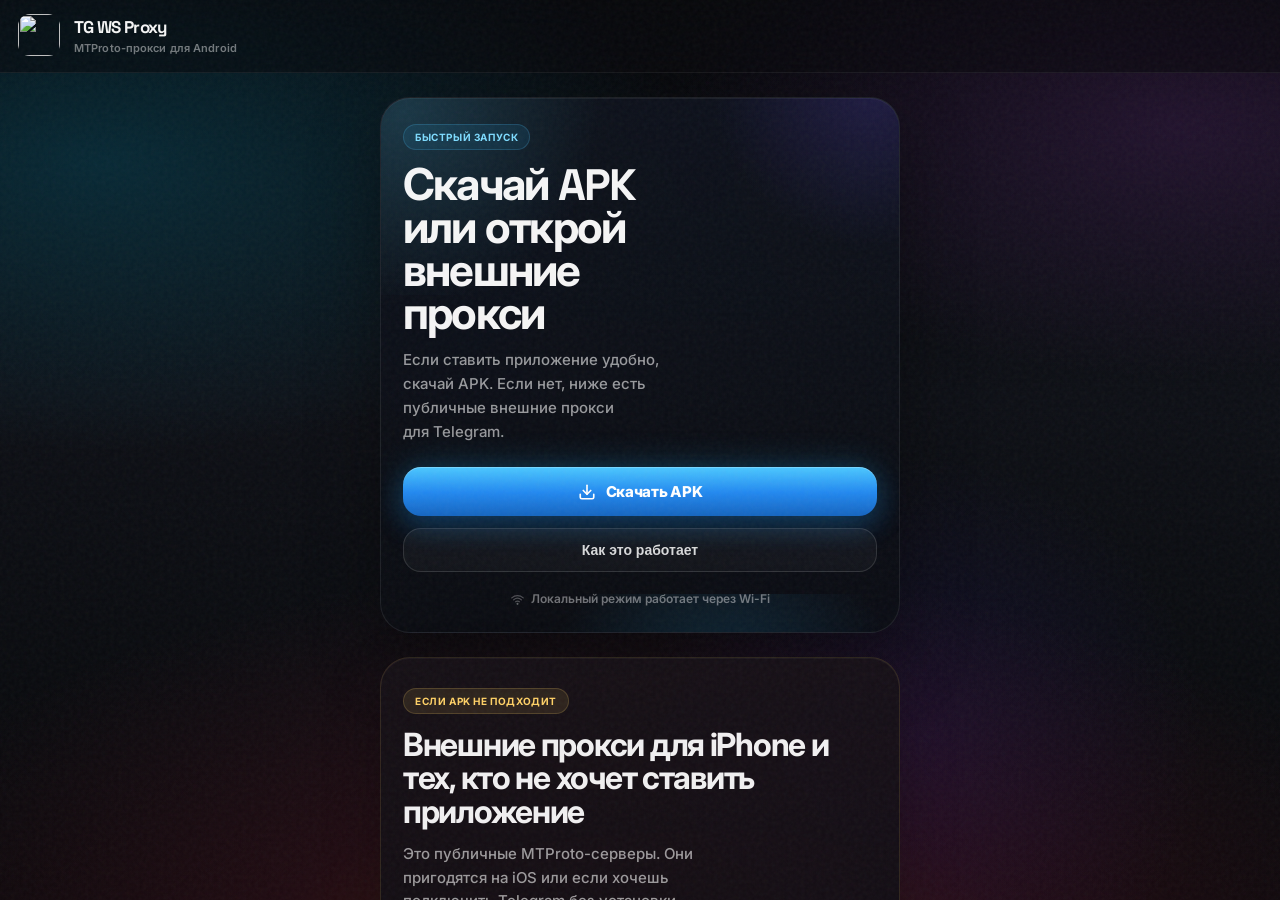
==== commit 070db832: "Update onboarding screens" ====
--- a/docs/index.html
+++ b/docs/index.html
@@ -232,6 +232,42 @@
     }
 
     .onb-ui { display: flex; flex-direction: column; gap: 8px; width: 100%; max-width: 300px; }
+    .onb-lifehack-dark {
+      background: rgba(18,22,30,0.9);
+      border: 1px solid rgba(255,255,255,0.09);
+      box-shadow:
+        inset 0 1px 0 rgba(255,255,255,0.04),
+        0 16px 36px rgba(0,0,0,0.28);
+    }
+    .onb-lifehack-dark::before {
+      opacity: 0.08;
+      background-image:
+        radial-gradient(rgba(255,255,255,0.08) 0.6px, transparent 0.8px),
+        radial-gradient(rgba(120,160,255,0.08) 0.5px, transparent 0.7px);
+    }
+    .onb-lifehack-dark .lifehack-visual-label {
+      color: rgba(255,255,255,0.94);
+    }
+    .onb-lifehack-dark .lifehack-scale {
+      border-top-color: rgba(255,255,255,0.08);
+    }
+    .onb-lifehack-dark .lifehack-scale-labels {
+      color: rgba(255,255,255,0.46);
+    }
+    .onb-lifehack-dark .lifehack-scale-labels span.is-active {
+      color: #70caff;
+    }
+    .onb-lifehack-dark .lifehack-scale-track::before {
+      background: #3a4252;
+    }
+    .onb-lifehack-dark .lifehack-scale-points span {
+      background: #8c94a3;
+      box-shadow: 0 0 0 3px #12161e;
+    }
+    .onb-lifehack-dark .lifehack-scale-points span.is-active {
+      background: #229ED9;
+      box-shadow: 0 0 0 3px #12161e;
+    }
     .onb-ui-card {
       background: rgba(255,255,255,0.05);
       border: 1px solid rgba(255,255,255,0.08);
@@ -265,6 +301,11 @@
       flex-direction: column;
       justify-content: flex-end;
       gap: 10px;
+    }
+
+    #onb-text-wrap > * {
+      position: relative;
+      z-index: 1;
     }
 
     #onb-curr-text {
@@ -297,10 +338,38 @@
       bottom: calc(env(safe-area-inset-bottom, 0px) + 22px);
       left: 28px;
       right: 28px;
+      display: flex;
+      align-items: center;
+      gap: 12px;
+      z-index: 2;
+    }
+
+    #onb-back-btn {
+      position: relative;
+      z-index: 1;
+      flex: 0 0 auto;
+      min-width: 112px;
+      padding: 18px 20px;
+      border-radius: 999px;
+      border: 1px solid rgba(255,255,255,0.14);
+      background: rgba(255,255,255,0.06);
+      color: rgba(255,255,255,0.92);
+      font-size: 16px;
+      font-weight: 700;
+      letter-spacing: -0.01em;
+      cursor: pointer;
+      -webkit-tap-highlight-color: transparent;
+      transition: opacity 0.18s ease, visibility 0.18s ease, background 0.18s ease;
+    }
+
+    #onb-back-btn.is-hidden {
+      display: none;
     }
 
     #onb-next-btn {
-      width: 100%;
+      position: relative;
+      z-index: 1;
+      flex: 1 1 auto;
       padding: 18px 24px;
       border-radius: 999px;
       border: 1px solid rgba(255,255,255,0.16);
@@ -317,6 +386,7 @@
       -webkit-tap-highlight-color: transparent;
     }
 
+    #onb-back-btn:active { background: rgba(255,255,255,0.12); }
     #onb-next-btn:active { background: rgba(255,255,255,0.18); }
     #onb-next-btn svg { width: 20px; height: 20px; stroke: currentColor; fill: none; stroke-width: 2.2; stroke-linecap: round; stroke-linejoin: round; }
 
@@ -1037,6 +1107,109 @@
       display: flex;
       flex-direction: column;
       gap: 8px;
+    }
+
+    .scroll-top-btn {
+      position: fixed;
+      left: 50%;
+      bottom: calc(env(safe-area-inset-bottom, 0px) + 18px);
+      transform: translate(-50%, 18px);
+      display: inline-flex;
+      align-items: center;
+      justify-content: center;
+      gap: 8px;
+      min-width: 124px;
+      padding: 12px 18px;
+      border: 1px solid rgba(255, 255, 255, 0.72);
+      border-radius: 999px;
+      background: rgba(255, 255, 255, 0.96);
+      backdrop-filter: blur(18px) saturate(1.1);
+      -webkit-backdrop-filter: blur(18px) saturate(1.1);
+      box-shadow: 0 10px 24px rgb(0 0 0 / 57%), 0 2px 8px rgb(0 0 0);
+      color: #111318;
+      font-size: 13px;
+      font-weight: 700;
+      letter-spacing: -0.01em;
+      cursor: pointer;
+      opacity: 0;
+      visibility: hidden;
+      pointer-events: none;
+      transition: opacity 0.22s ease, transform 0.22s ease, visibility 0.22s ease;
+      z-index: 10010;
+    }
+
+    .scroll-top-btn.is-visible {
+      opacity: 1;
+      visibility: visible;
+      pointer-events: auto;
+      transform: translate(-50%, 0);
+    }
+
+    .scroll-top-btn:active {
+      background: #ffffff;
+    }
+
+    .proxy-tip {
+      margin: 8px 0 8px;
+      padding: 13px 14px;
+      border-radius: 18px;
+      background: rgba(8, 95, 80, 0.18);
+      border: 1px solid rgba(34, 180, 150, 0.2);
+      display: flex;
+      align-items: flex-start;
+      gap: 10px;
+    }
+
+    .proxy-tip-icon {
+      width: 28px;
+      height: 28px;
+      border-radius: 8px;
+      background: rgba(34, 180, 150, 0.15);
+      display: flex;
+      align-items: center;
+      justify-content: center;
+      flex-shrink: 0;
+      margin-top: 1px;
+    }
+
+    .proxy-tip-icon svg {
+      width: 14px;
+      height: 14px;
+      stroke: rgba(60, 210, 170, 0.9);
+      fill: none;
+      stroke-width: 2;
+      stroke-linecap: round;
+      stroke-linejoin: round;
+    }
+
+    .proxy-tip-body {
+      flex: 1;
+      min-width: 0;
+    }
+
+    .proxy-tip-title {
+      font-size: 12px;
+      font-weight: 700;
+      color: rgba(60, 210, 170, 0.9);
+      margin-bottom: 2px;
+    }
+
+    .proxy-tip-sub {
+      font-size: 11px;
+      color: rgba(255, 255, 255, 0.45);
+      line-height: 1.4;
+    }
+
+    .proxy-tip-close {
+      background: none;
+      border: none;
+      padding: 0;
+      width: 18px;
+      height: 18px;
+      color: rgba(255, 255, 255, 0.25);
+      font-size: 14px;
+      cursor: pointer;
+      flex-shrink: 0;
     }
 
     .proxy-list-spacer {
@@ -1368,6 +1541,7 @@
           <div id="onb-curr-text"></div>
         </div>
         <div id="onb-footer">
+          <button type="button" id="onb-back-btn" class="is-hidden" onclick="onboardingPrev()">Назад</button>
           <button type="button" id="onb-next-btn" onclick="onboardingNext()">Далее</button>
         </div>
       </div>
@@ -1379,13 +1553,13 @@
           <section class="cta-stack">
             <div class="cta-panel">
               <div class="cta-kicker">Быстрый запуск</div>
-              <h2>Скачай APK или открой внешние прокси</h2>
-              <p>Если ставить приложение удобно, скачай APK. Если нет, ниже есть публичные внешние прокси для Telegram.</p>
+              <h2>Скачай&nbsp;APK или открой внешние прокси</h2>
+              <p>Если ставить приложение удобно, скачай&nbsp;APK. Если нет, ниже есть публичные внешние прокси для&nbsp;Telegram.</p>
 
               <div class="cta-actions">
                 <a class="btn-download" href="https://github.com/rafael-mansurov/tg-ws-proxy-android/releases/download/latest-apk/tg-ws-proxy-debug.apk" target="_blank">
                   <svg viewBox="0 0 24 24"><path d="M21 15v4a2 2 0 0 1-2 2H5a2 2 0 0 1-2-2v-4"/><polyline points="7 10 12 15 17 10"/><line x1="12" y1="15" x2="12" y2="3"/></svg>
-                  Скачать APK
+                  Скачать&nbsp;APK
                 </a>
               </div>
 
@@ -1400,18 +1574,18 @@
                   <path d="M5 12.55a11 11 0 0 1 14.08 0"/><path d="M1.42 9a16 16 0 0 1 21.16 0"/>
                   <path d="M8.53 16.11a6 6 0 0 1 6.95 0"/><circle cx="12" cy="20" r="1" fill="currentColor"/>
                 </svg>
-                Локальный режим работает через Wi-Fi
+                Локальный режим работает через&nbsp;Wi-Fi
               </div>
             </div>
 
             <div class="alt-panel">
               <div class="secondary-access-head">
                 <div class="secondary-access-kicker">Если APK не подходит</div>
-                <div class="secondary-access-title">Внешние прокси для iPhone и тех, кто не хочет ставить приложение</div>
-                <div class="secondary-access-text">Это публичные MTProto-серверы. Они пригодятся на iOS или если хочешь подключить Telegram без установки TG WS Proxy.</div>
+                <div class="secondary-access-title">Внешние прокси для&nbsp;iPhone и тех, кто не хочет ставить приложение</div>
+                <div class="secondary-access-text">Это публичные MTProto-серверы. Они пригодятся на&nbsp;iOS или если хочешь подключить Telegram без установки TG WS Proxy.</div>
                 <div class="secondary-access-tags">
                   <div class="secondary-access-tag">iPhone / iPad</div>
-                  <div class="secondary-access-tag">Без установки APK</div>
+                  <div class="secondary-access-tag">Без установки&nbsp;APK</div>
                 </div>
               </div>
               <button class="btn-secondary" onclick="showPage('proxies')">
@@ -1431,8 +1605,19 @@
         <section class="proxy-intro">
           <div class="cta-kicker">Публичные серверы</div>
           <h2>Внешние MTProto-прокси</h2>
-          <p>Выбери любой вариант из списка, и Telegram применит его автоматически.</p>
+          <p>Выбери любой вариант из списка, и&nbsp;Telegram применит его автоматически.</p>
         </section>
+
+        <div id="proxy-tip" class="proxy-tip">
+          <div class="proxy-tip-icon">
+            <svg viewBox="0 0 24 24"><path d="M12 2a7 7 0 0 0-4 12.75c.62.46 1 1.18 1 1.95V18h6v-1.3c0-.77.38-1.49 1-1.95A7 7 0 0 0 12 2Z"/><path d="M9 18h6"/><path d="M10 22h4"/></svg>
+          </div>
+          <div class="proxy-tip-body">
+            <div class="proxy-tip-title">Включи автопереключение</div>
+            <div class="proxy-tip-sub">Чтобы автопереключение работало нормально, добавь в&nbsp;Telegram побольше разных прокси. Оптимально держать около&nbsp;20&nbsp;штук.</div>
+          </div>
+          <button class="proxy-tip-close" onclick="dismissProxyTip()" aria-label="Закрыть">✕</button>
+        </div>
 
         <div id="proxy-list" class="proxy-list">
           <div class="proxy-status">Загрузка…</div>
@@ -1443,17 +1628,20 @@
           Обновить список
         </button>
 
-        <div class="proxy-hint">Работают на Wi-Fi и мобильном интернете. Выбирай любой вариант и подключай Telegram в один тап.</div>
+        <div class="proxy-hint">Работают на&nbsp;Wi-Fi и мобильном интернете. Выбирай любой вариант и подключай Telegram в&nbsp;один тап.</div>
       </div>
     </div>
-</div>
+    <button type="button" class="scroll-top-btn" id="proxy-scroll-top-btn" onclick="scrollProxiesToTop()" aria-label="Наверх">
+      Наверх
+    </button>
+  </div>
 
   <div id="qr-modal" class="qr-modal" aria-hidden="true">
     <div class="qr-modal-backdrop" onclick="closeQrModal()"></div>
     <div class="qr-modal-panel" role="dialog" aria-modal="true" aria-labelledby="qr-modal-title">
       <div class="qr-modal-header">
         <span class="qr-modal-header-spacer" aria-hidden="true"></span>
-        <h2 class="qr-modal-title" id="qr-modal-title">QR для Telegram</h2>
+        <h2 class="qr-modal-title" id="qr-modal-title">QR для&nbsp;Telegram</h2>
         <button type="button" class="qr-modal-close" onclick="closeQrModal()" aria-label="Закрыть">×</button>
       </div>
       <div class="qr-modal-body">
@@ -1582,6 +1770,33 @@
           </div>
           <span style="font-size:11px;font-weight:700;color:rgba(255,255,255,0.25)">—</span>
           <span style="color:rgba(255,255,255,0.15);font-size:16px">›</span>
+        </div>
+      </div>`,
+      tips: `<div class="onb-ui" style="align-items:center">
+        <div class="lifehack-visual onb-lifehack-dark" style="transform:rotate(-1.5deg);max-width:100%;width:100%">
+          <div class="lifehack-visual-caption">
+            <svg viewBox="0 0 16 14" xmlns="http://www.w3.org/2000/svg" aria-hidden="true"><path fill-rule="evenodd" clip-rule="evenodd" d="M9.69184 2.00737C8.25888 2.60345 5.39488 3.83705 1.09992 5.70833C0.402477 5.98569 0.0371331 6.25697 0.00387711 6.52225C-0.0523389 6.97065 0.509141 7.14721 1.27376 7.38761C1.27894 7.38924 1.28414 7.39088 1.28934 7.39251C1.38851 7.42371 1.49102 7.45596 1.596 7.49009C2.34824 7.73465 3.36008 8.02073 3.88616 8.03209C4.36336 8.04241 4.89592 7.84569 5.48392 7.44193C9.4968 4.73305 11.5683 3.36393 11.6983 3.33441C11.7901 3.31353 11.9172 3.28737 12.0034 3.36393C12.0895 3.44049 12.081 3.58553 12.0719 3.62441C12.0163 3.86153 9.81232 5.91057 8.67168 6.97097C8.6685 6.97392 8.66534 6.97687 8.66218 6.9798C8.31167 7.3057 8.06345 7.53649 8.01232 7.58961C7.89688 7.70953 7.77912 7.82305 7.666 7.93209C6.9672 8.60577 6.44312 9.11097 7.69504 9.93601C8.29501 10.3314 8.77548 10.6586 9.25451 10.9847L9.2584 10.9874C9.78288 11.3446 10.3061 11.7009 10.983 12.1446C11.1554 12.2576 11.3201 12.375 11.4805 12.4894C12.091 12.9246 12.6394 13.3155 13.3169 13.2532C13.7106 13.217 14.1172 12.8468 14.3237 11.7427C14.8118 9.13353 15.7712 3.48009 15.9929 1.15049C16.0123 0.946331 15.9878 0.685131 15.9682 0.570491C15.9486 0.455851 15.9076 0.292411 15.7586 0.171531C15.5821 0.0282511 15.3095 -0.00190902 15.1877 9.09819e-05C14.6335 0.010011 13.7834 0.305611 9.69184 2.00737Z" fill="white"/></svg>
+            Telegram
+          </div>
+          <div class="lifehack-visual-head">
+            <div class="lifehack-visual-label">Автопереключение прокси</div>
+            <div class="lifehack-visual-toggle"></div>
+          </div>
+          <div class="lifehack-scale">
+            <div class="lifehack-scale-labels">
+              <span class="is-active">5 c</span>
+              <span>10 c</span>
+              <span>15 c</span>
+              <span>30 c</span>
+              <span>60 c</span>
+            </div>
+            <div class="lifehack-scale-track">
+              <div class="lifehack-scale-points">
+                <span class="is-active"></span>
+                <span></span><span></span><span></span><span></span>
+              </div>
+            </div>
+          </div>
         </div>
       </div>`,
       shield: `<div style="position:relative;width:100%;max-width:300px;height:200px">
@@ -1633,14 +1848,20 @@
       },
       {
         visual: _ONB_VISUAL.toggle,
-        html: `Включи тумблер, дождись зелёного ${_ONB_ICON.check} и открой Telegram — он подключится сам`,
+        html: `Включи тумблер, дождись зелёного ${_ONB_ICON.check} и&nbsp;открой Telegram — он подключится сам`,
         gradient: 'linear-gradient(to top, rgba(15,90,35,1) 0%, rgba(8,60,20,0.8) 35%, rgba(4,30,10,0.4) 60%, transparent 80%)',
         btnText: 'Далее', btnIcon: null,
       },
       {
         visual: _ONB_VISUAL.proxies,
-        html: `Не работает? Есть список публичных прокси ${_ONB_ICON.globe} — чужие серверы, зато на любом интернете`,
+        html: `Не работает? Есть список публичных прокси ${_ONB_ICON.globe} — чужие серверы, зато на&nbsp;любом интернете`,
         gradient: 'linear-gradient(to top, rgba(140,80,10,1) 0%, rgba(100,55,5,0.8) 35%, rgba(60,30,2,0.4) 60%, transparent 80%)',
+        btnText: 'Далее', btnIcon: null,
+      },
+      {
+        visual: _ONB_VISUAL.tips,
+        html: `Добавь несколько прокси в&nbsp;Telegram ${_ONB_ICON.globe} и&nbsp;включи автопереключение — он сам найдёт рабочий`,
+        gradient: 'linear-gradient(to top, rgba(8,95,80,1) 0%, rgba(4,65,55,0.8) 35%, rgba(2,32,28,0.4) 60%, transparent 80%)',
         btnText: 'Далее', btnIcon: null,
       },
       {
@@ -1660,6 +1881,7 @@
       document.getElementById('back-btn').style.display = name === 'proxies' ? 'flex' : 'none';
       if (name === 'proxies' && !_loaded) loadProxies();
       if (name === 'proxies' && _loaded) _queueProxyVirtualRender(true);
+      _updateProxyScrollTopButton();
     }
 
     function onboardingRender(animate) {
@@ -1693,9 +1915,13 @@
       }
 
       const btn = document.getElementById('onb-next-btn');
+      const backBtn = document.getElementById('onb-back-btn');
       if (btn) {
         const iconHtml = step.btnIcon ? _ONB_ICON[step.btnIcon] : '';
         btn.innerHTML = iconHtml + step.btnText;
+      }
+      if (backBtn) {
+        backBtn.classList.toggle('is-hidden', onboardingStep === 0);
       }
     }
 
@@ -1705,6 +1931,12 @@
         return;
       }
       onboardingStep += 1;
+      onboardingRender(true);
+    }
+
+    function onboardingPrev() {
+      if (onboardingStep <= 0) return;
+      onboardingStep -= 1;
       onboardingRender(true);
     }
 
@@ -1739,8 +1971,6 @@
       });
       onboardingRender(false);
     }
-
-    initOnboardingScreen();
 
     const SOURCES = [
       { url: 'https://mtprobe.cyou/search?ee_mask=true&max_ping=350&limit=120&offset=0&search=&no_mask=false&dd_mask=false', type: 'json_mtprobe' },
@@ -1946,6 +2176,28 @@
       return document.querySelector('#page-proxies .scroll');
     }
 
+    function _updateProxyScrollTopButton() {
+      const btn = document.getElementById('proxy-scroll-top-btn');
+      const page = document.getElementById('page-proxies');
+      const scrollEl = _getProxyScrollContainer();
+      if (!btn || !page || !scrollEl) return;
+      const isActive = page.classList.contains('active');
+      const canScroll = scrollEl.scrollHeight - scrollEl.clientHeight > 120;
+      const shouldShow = isActive && canScroll && scrollEl.scrollTop > 280;
+      btn.classList.toggle('is-visible', shouldShow);
+    }
+
+    function scrollProxiesToTop() {
+      const scrollEl = _getProxyScrollContainer();
+      if (!scrollEl) return;
+      scrollEl.scrollTo({ top: 0, behavior: 'smooth' });
+    }
+
+    function dismissProxyTip() {
+      const el = document.getElementById('proxy-tip');
+      if (el) el.style.display = 'none';
+    }
+
     function _proxyItemMarkup(p) {
       const id = _proxyId(p);
       const ping = _displayPing(p);
@@ -2020,9 +2272,15 @@
     function _bindProxyVirtualization() {
       const scrollEl = _getProxyScrollContainer();
       if (!scrollEl || scrollEl._proxyVirtualBound) return;
-      const onScroll = () => _queueProxyVirtualRender();
+      const onScroll = () => {
+        _queueProxyVirtualRender();
+        _updateProxyScrollTopButton();
+      };
       scrollEl.addEventListener('scroll', onScroll, { passive: true });
-      window.addEventListener('resize', () => _queueProxyVirtualRender(true), { passive: true });
+      window.addEventListener('resize', () => {
+        _queueProxyVirtualRender(true);
+        _updateProxyScrollTopButton();
+      }, { passive: true });
       scrollEl._proxyVirtualBound = true;
     }
 
@@ -2116,11 +2374,13 @@
       const container = document.getElementById('proxy-list');
       if (!list.length) {
         container.innerHTML = '<div class="proxy-status">Нет прокси. Попробуй обновить.</div>';
+        _updateProxyScrollTopButton();
         return;
       }
       _proxyVirtual.start = -1;
       _proxyVirtual.end = -1;
       _renderVirtualProxies(true);
+      _updateProxyScrollTopButton();
     }
 
     async function _pingOne(host, port) {
@@ -2201,6 +2461,7 @@
       _pingAll(initial, runId);
       _loaded = true;
       btn.disabled = false;
+      _updateProxyScrollTopButton();
     }
   </script>
 </body>
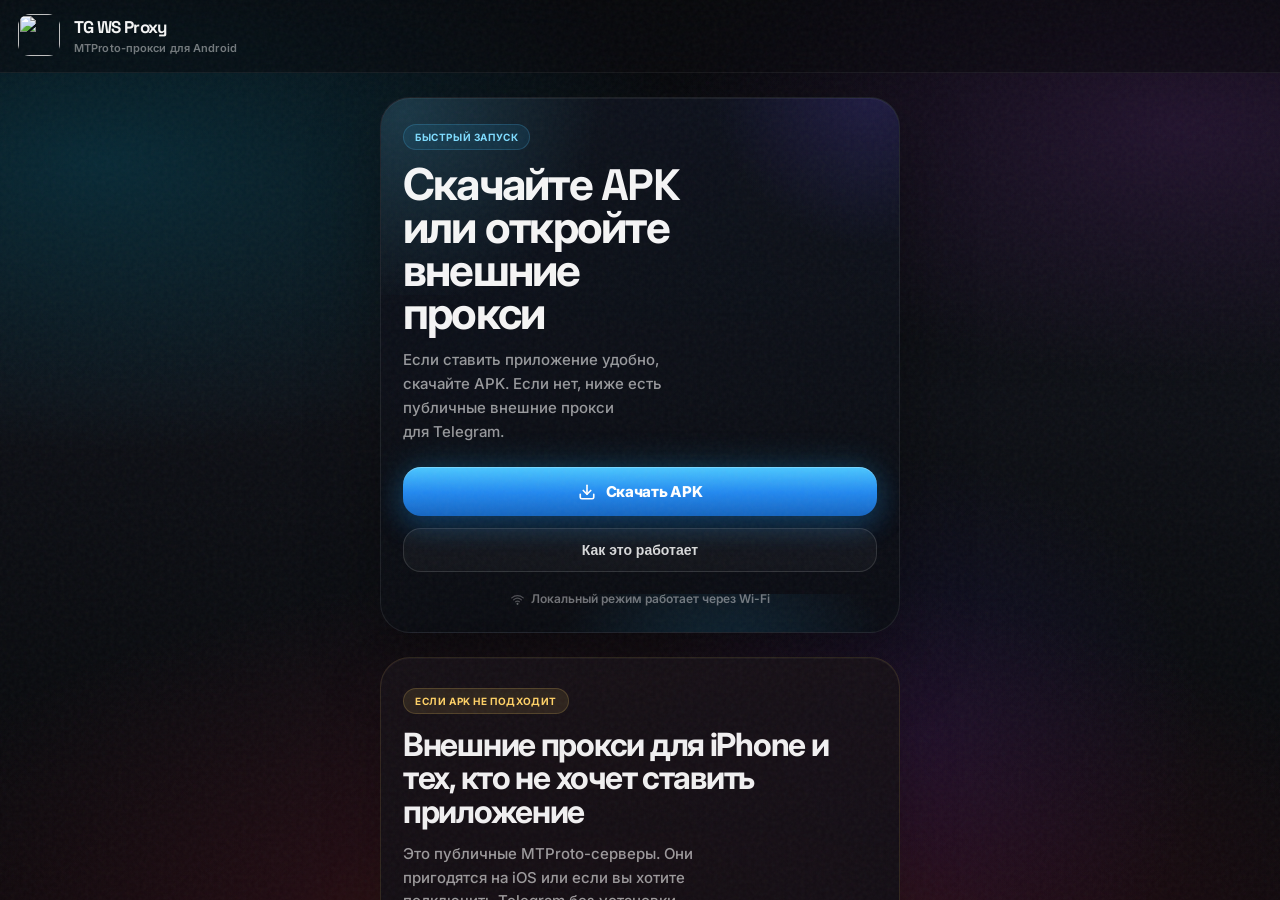
==== commit ea2dd3b5: "Android: шаринг с cover.jpg (FileProvider), ShareCompat chooser, хук p4a Made-with: Cursor" ====
--- a/docs/index.html
+++ b/docs/index.html
@@ -1553,11 +1553,11 @@
           <section class="cta-stack">
             <div class="cta-panel">
               <div class="cta-kicker">Быстрый запуск</div>
-              <h2>Скачай&nbsp;APK или открой внешние прокси</h2>
-              <p>Если ставить приложение удобно, скачай&nbsp;APK. Если нет, ниже есть публичные внешние прокси для&nbsp;Telegram.</p>
+              <h2>Скачайте&nbsp;APK или откройте внешние прокси</h2>
+              <p>Если ставить приложение удобно, скачайте&nbsp;APK. Если нет, ниже есть публичные внешние прокси для&nbsp;Telegram.</p>
 
               <div class="cta-actions">
-                <a class="btn-download" href="https://github.com/rafael-mansurov/tg-ws-proxy-android/releases/download/latest-apk/tg-ws-proxy-debug.apk" target="_blank">
+                <a class="btn-download" href="https://github.com/rafael-mansurov/tg-ws-proxy-android/releases/download/latest-apk/tg-ws-proxy-release.apk" target="_blank">
                   <svg viewBox="0 0 24 24"><path d="M21 15v4a2 2 0 0 1-2 2H5a2 2 0 0 1-2-2v-4"/><polyline points="7 10 12 15 17 10"/><line x1="12" y1="15" x2="12" y2="3"/></svg>
                   Скачать&nbsp;APK
                 </a>
@@ -1582,7 +1582,7 @@
               <div class="secondary-access-head">
                 <div class="secondary-access-kicker">Если APK не подходит</div>
                 <div class="secondary-access-title">Внешние прокси для&nbsp;iPhone и тех, кто не хочет ставить приложение</div>
-                <div class="secondary-access-text">Это публичные MTProto-серверы. Они пригодятся на&nbsp;iOS или если хочешь подключить Telegram без установки TG WS Proxy.</div>
+                <div class="secondary-access-text">Это публичные MTProto-серверы. Они пригодятся на&nbsp;iOS или если вы хотите подключить Telegram без установки TG WS Proxy.</div>
                 <div class="secondary-access-tags">
                   <div class="secondary-access-tag">iPhone / iPad</div>
                   <div class="secondary-access-tag">Без установки&nbsp;APK</div>
@@ -1605,7 +1605,7 @@
         <section class="proxy-intro">
           <div class="cta-kicker">Публичные серверы</div>
           <h2>Внешние MTProto-прокси</h2>
-          <p>Выбери любой вариант из списка, и&nbsp;Telegram применит его автоматически.</p>
+          <p>Выберите любой вариант из списка, и&nbsp;Telegram применит его автоматически.</p>
         </section>
 
         <div id="proxy-tip" class="proxy-tip">
@@ -1613,8 +1613,8 @@
             <svg viewBox="0 0 24 24"><path d="M12 2a7 7 0 0 0-4 12.75c.62.46 1 1.18 1 1.95V18h6v-1.3c0-.77.38-1.49 1-1.95A7 7 0 0 0 12 2Z"/><path d="M9 18h6"/><path d="M10 22h4"/></svg>
           </div>
           <div class="proxy-tip-body">
-            <div class="proxy-tip-title">Включи автопереключение</div>
-            <div class="proxy-tip-sub">Чтобы автопереключение работало нормально, добавь в&nbsp;Telegram побольше разных прокси. Оптимально держать около&nbsp;20&nbsp;штук.</div>
+            <div class="proxy-tip-title">Включите автопереключение</div>
+            <div class="proxy-tip-sub">Чтобы автопереключение работало нормально, добавьте в&nbsp;Telegram побольше разных прокси. Оптимально держать около&nbsp;20&nbsp;штук.</div>
           </div>
           <button class="proxy-tip-close" onclick="dismissProxyTip()" aria-label="Закрыть">✕</button>
         </div>
@@ -1628,7 +1628,7 @@
           Обновить список
         </button>
 
-        <div class="proxy-hint">Работают на&nbsp;Wi-Fi и мобильном интернете. Выбирай любой вариант и подключай Telegram в&nbsp;один тап.</div>
+        <div class="proxy-hint">Работают на&nbsp;Wi-Fi и мобильном интернете. Выбирайте любой вариант и подключайте Telegram в&nbsp;один тап.</div>
       </div>
     </div>
     <button type="button" class="scroll-top-btn" id="proxy-scroll-top-btn" onclick="scrollProxiesToTop()" aria-label="Наверх">
@@ -1711,7 +1711,7 @@
         <div style="display:flex;gap:8px">
           <div class="onb-ui-row" style="flex:1;flex-direction:column;align-items:flex-start;gap:2px;border-color:rgba(34,158,217,0.2)">
             <div class="onb-ui-sub" style="color:rgba(255,255,255,0.35);font-size:10px">Сервер</div>
-            <div class="onb-ui-label" style="font-size:12px;color:rgba(100,180,255,0.85)">127.0.0.1</div>
+            <div class="onb-ui-label" style="font-size:12px;color:rgba(100,180,255,0.85)">После запуска</div>
           </div>
           <div class="onb-ui-row" style="flex-direction:column;align-items:flex-start;gap:2px;border-color:rgba(34,158,217,0.15)">
             <div class="onb-ui-sub" style="color:rgba(255,255,255,0.35);font-size:10px">Порт</div>
@@ -1842,13 +1842,13 @@
       },
       {
         visual: _ONB_VISUAL.server,
-        html: `Это приложение поднимает MTProto&#8209;прокси ${_ONB_ICON.server} прямо на твоём телефоне — без серверов, без регистраций`,
+        html: `Это приложение поднимает MTProto&#8209;прокси ${_ONB_ICON.server} прямо на вашем телефоне — без серверов, без регистраций`,
         gradient: 'linear-gradient(to top, rgba(15,40,140,1) 0%, rgba(8,24,100,0.8) 35%, rgba(4,12,60,0.4) 60%, transparent 80%)',
         btnText: 'Далее', btnIcon: null,
       },
       {
         visual: _ONB_VISUAL.toggle,
-        html: `Включи тумблер, дождись зелёного ${_ONB_ICON.check} и&nbsp;открой Telegram — он подключится сам`,
+        html: `Включите тумблер, дождитесь зелёного ${_ONB_ICON.check} и&nbsp;откройте Telegram — подключение произойдёт автоматически`,
         gradient: 'linear-gradient(to top, rgba(15,90,35,1) 0%, rgba(8,60,20,0.8) 35%, rgba(4,30,10,0.4) 60%, transparent 80%)',
         btnText: 'Далее', btnIcon: null,
       },
@@ -1860,13 +1860,13 @@
       },
       {
         visual: _ONB_VISUAL.tips,
-        html: `Добавь несколько прокси в&nbsp;Telegram ${_ONB_ICON.globe} и&nbsp;включи автопереключение — он сам найдёт рабочий`,
+        html: `Добавьте несколько прокси в&nbsp;Telegram ${_ONB_ICON.globe} и&nbsp;включите автопереключение — Telegram сам найдёт рабочий`,
         gradient: 'linear-gradient(to top, rgba(8,95,80,1) 0%, rgba(4,65,55,0.8) 35%, rgba(2,32,28,0.4) 60%, transparent 80%)',
         btnText: 'Далее', btnIcon: null,
       },
       {
         visual: _ONB_VISUAL.shield,
-        html: `Всё работает локально ${_ONB_ICON.shield} — твои данные не покидают телефон`,
+        html: `Всё работает локально ${_ONB_ICON.shield} — ваши данные не покидают телефон`,
         gradient: 'linear-gradient(to top, rgba(70,15,120,1) 0%, rgba(50,8,90,0.8) 35%, rgba(25,4,50,0.4) 60%, transparent 80%)',
         btnText: 'Начать', btnIcon: 'start',
       },
@@ -2373,7 +2373,7 @@
     function _render(list) {
       const container = document.getElementById('proxy-list');
       if (!list.length) {
-        container.innerHTML = '<div class="proxy-status">Нет прокси. Попробуй обновить.</div>';
+        container.innerHTML = '<div class="proxy-status">Нет прокси. Попробуйте обновить.</div>';
         _updateProxyScrollTopButton();
         return;
       }
